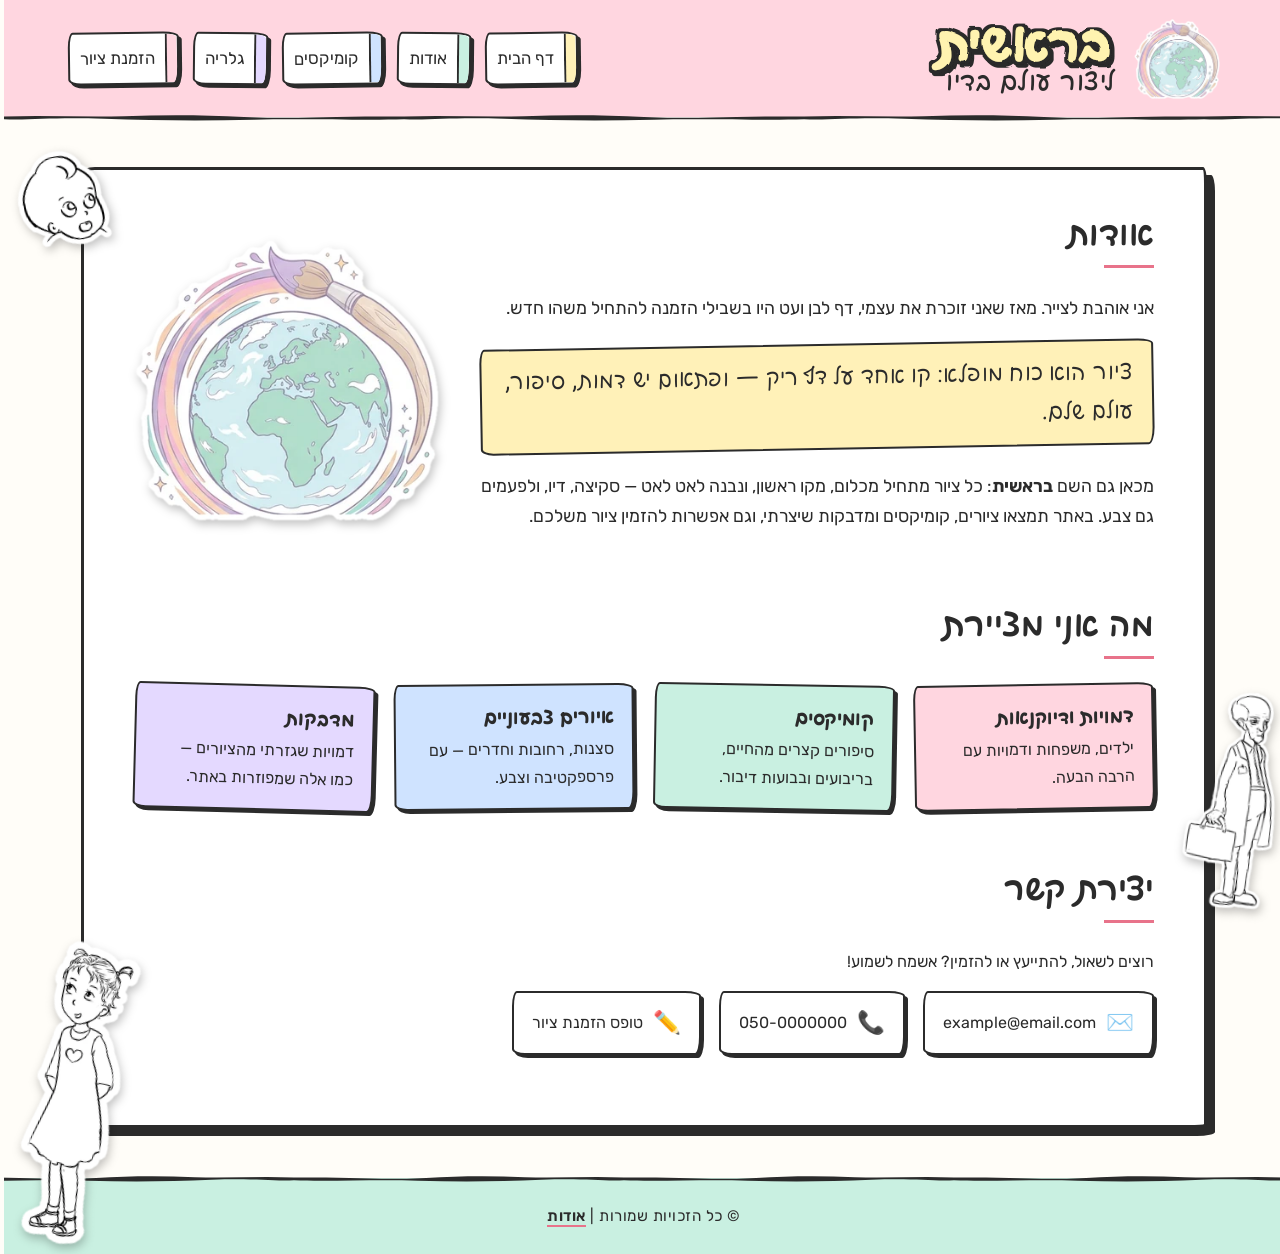
==== pages/about.html @ dad4e5f7 "Before human editing" ====
<!DOCTYPE html>
<html lang="he" dir="rtl">
<head>
    <meta charset="UTF-8">
    <meta name="viewport" content="width=device-width, initial-scale=1.0">
    <title>אודות | בראשית</title>
    <link rel="icon" href="../favicon.ico">
    <link rel="stylesheet" href="../css/style.css">
    <!-- עיצובים ששייכים רק לדף הזה -->
    <style>
        /* ----- פתיחה: טקסט ולוגו זה לצד זה ----- */
        .intro {
            display: flex;
            align-items: center;
            gap: 40px;
        }

        .intro-text {
            flex: 1;
        }

        .intro-text p {
            font-size: 1.1rem;
        }

        /* משפט מודגש בסגנון "ציטוט" בכתב יד */
        .intro blockquote {
            margin: 20px 0;
            padding: 12px 20px;
            font-family: var(--font-hand);
            font-size: 1.4rem;
            background-color: var(--yellow);
            border: var(--thin);
            border-radius: var(--hand-2);
            rotate: -1deg;
        }

        .intro-logo {
            width: 30%;
            min-width: 180px;
        }

        /* ----- רשימת "מה אני מציירת": כל פריט כפתק צבעוני ----- */
        .what-list {
            list-style: none;
            display: grid;
            grid-template-columns: repeat(auto-fit, minmax(200px, 1fr));
            gap: 20px;
            margin-top: 15px;
        }

        .what-list li {
            padding: 16px 18px;
            border: var(--thin);
            border-radius: var(--hand-2);
            box-shadow: 3px 3px 0 var(--ink);
        }

        .what-list li:nth-child(1) { background-color: var(--pink);     rotate: -1deg; }
        .what-list li:nth-child(2) { background-color: var(--mint);     rotate: 1deg; }
        .what-list li:nth-child(3) { background-color: var(--blue);     rotate: -0.5deg; }
        .what-list li:nth-child(4) { background-color: var(--lavender); rotate: 1.5deg; }

        .what-list strong {
            display: block;
            font-family: var(--font-hand);
            font-size: 1.2rem;
        }

        /* ----- פרטי קשר ----- */
        .contact-list {
            list-style: none;
            display: flex;
            flex-wrap: wrap;
            gap: 18px;
            margin: 15px 0 25px;
        }

        .contact-list a {
            display: flex;
            align-items: center;
            gap: 10px;
            padding: 10px 18px;
            color: var(--ink);
            text-decoration: none;
            background-color: white;
            border: var(--thin);
            border-radius: var(--hand-2);
            box-shadow: 3px 3px 0 var(--ink);
            transition: transform 0.2s, box-shadow 0.2s;
        }

        .contact-list a:hover {
            transform: translate(3px, 3px);
            box-shadow: 0 0 0 var(--ink);
        }

        .contact-list .icon {
            font-size: 1.4rem;
        }

        @media (max-width: 700px) {
            .intro {
                flex-direction: column-reverse;   /* בטלפון: הלוגו מעל הטקסט */
                gap: 10px;
            }

            .intro-logo {
                width: 55%;
            }
        }
    </style>
</head>
<body>
    <!-- פילטר SVG לשם האתר: קו מתאר "חי" ורועד כמו דיו, וצל מודפס -->
    <svg class="svg-defs" aria-hidden="true">
        <filter id="ink-outline" x="-10%" y="-20%" width="125%" height="150%">
            <!-- רעש אקראי שגורם לקווים "לרעוד" -->
            <feTurbulence type="fractalNoise" baseFrequency="0.06" numOctaves="2" seed="4" result="noise"/>
            <!-- קו המתאר: צורת האותיות מורחבת ב-3 פיקסלים -->
            <feMorphology in="SourceAlpha" operator="dilate" radius="3" result="thick"/>
            <feDisplacementMap in="thick" in2="noise" scale="4" result="wobbly"/>
            <feFlood flood-color="#2b2b2b" result="ink"/>
            <feComposite in="ink" in2="wobbly" operator="in" result="outline"/>
            <!-- צל מודפס: אותו קו, מוזז הצידה -->
            <feOffset in="outline" dx="3" dy="3" result="shadow"/>
            <!-- המילוי הצבעוני רועד יחד עם הקו -->
            <feDisplacementMap in="SourceGraphic" in2="noise" scale="4" result="fill"/>
            <feMerge>
                <feMergeNode in="shadow"/>
                <feMergeNode in="outline"/>
                <feMergeNode in="fill"/>
            </feMerge>
        </filter>
    </svg>
    <!-- מדבקות מפוזרות על הדף (מיקום וזווית ב-CSS: .deco-1/2/3) -->
    <img src="../assets/images/stickers/baby-face.webp" alt="" class="sticker deco deco-1">
    <img src="../assets/images/stickers/professor.webp" alt="" class="sticker deco deco-2">
    <img src="../assets/images/stickers/family-toddler.webp" alt="" class="sticker deco deco-3">

    <header>
        <a href="../index.html"><img src="../assets/images/logo.webp" alt="לוגו בראשית" class="logo"></a>
        <div class="brand">
            <h1>בראשית</h1>
            <p class="slogan">ליצור עולם בדיו</p>
        </div>
        <nav>
            <ul>
                <li><a href="../index.html">דף הבית</a></li>
                <li><a href="about.html">אודות</a></li>
                <li><a href="comics.html">קומיקסים</a></li>
                <li><a href="gallery.html">גלריה</a></li>
                <li><a href="order.html">הזמנת ציור</a></li>
            </ul>
        </nav>
    </header>

    <div class="container">
        <main>
            <section class="intro">
                <div class="intro-text">
                    <h2>אודות</h2>
                    <p>אני אוהבת לצייר. מאז שאני זוכרת את עצמי, דף לבן ועט היו בשבילי הזמנה להתחיל משהו חדש.</p>
                    <blockquote>ציור הוא כוח מופלא: קו אחד על דף ריק — ופתאום יש דמות, סיפור, עולם שלם.</blockquote>
                    <p>מכאן גם השם <strong>בראשית</strong>: כל ציור מתחיל מכלום, מקו ראשון, ונבנה לאט לאט — סקיצה, דיו, ולפעמים גם צבע. באתר תמצאו ציורים, קומיקסים ומדבקות שיצרתי, וגם אפשרות להזמין ציור משלכם.</p>
                </div>
                <img src="../assets/images/logo.webp" alt="הלוגו של בראשית: גלובוס שמכחול מצייר" class="sticker intro-logo">
            </section>

            <section>
                <h2>מה אני מציירת</h2>
                <ul class="what-list">
                    <li><strong>דמויות ודיוקנאות</strong>ילדים, משפחות ודמויות עם הרבה הבעה.</li>
                    <li><strong>קומיקסים</strong>סיפורים קצרים מהחיים, בריבועים ובבועות דיבור.</li>
                    <li><strong>איורים צבעוניים</strong>סצנות, רחובות וחדרים — עם פרספקטיבה וצבע.</li>
                    <li><strong>מדבקות</strong>דמויות שגזרתי מהציורים — כמו אלה שמפוזרות באתר.</li>
                </ul>
            </section>

            <section>
                <h2>יצירת קשר</h2>
                <p>רוצים לשאול, להתייעץ או להזמין? אשמח לשמוע!</p>
                <!-- להחליף את הפרטים לדוגמה בפרטים האמיתיים -->
                <ul class="contact-list">
                    <li><a href="mailto:example@email.com"><span class="icon">✉️</span> example@email.com</a></li>
                    <li><a href="tel:0500000000"><span class="icon">📞</span> 050-0000000</a></li>
                    <li><a href="order.html"><span class="icon">✏️</span> טופס הזמנת ציור</a></li>
                </ul>
            </section>
        </main>
    </div>

    <footer>
        <p>&copy; כל הזכויות שמורות | <a href="about.html">אודות</a></p>
    </footer>
</body>
</html>
---- css/style.css ----
/* ===== עיצוב משותף לכל דפי האתר ===== */
/* סגנון: סטודיו / גלריה בנגיעת קומיקס — גופן אלגנטי, צבעי פסטל, קווי דיו עבים וצל "מודפס" */

/* גופנים מגוגל-פונטס (שניהם תומכים בעברית):
   Playpen Sans Hebrew — כתב יד: שם האתר, הסלוגן, הכותרות והפתקים
   Rubik — עגול ונקי: הטקסט הרגיל, התפריט והכפתורים */
@import url('https://fonts.googleapis.com/css2?family=Playpen+Sans+Hebrew:wght@500;600;800&family=Rubik:wght@400;500;700&display=swap');

/* ----- משתנים: כל הצבעים במקום אחד. משנים כאן ← משתנה בכל האתר ----- */
:root {
    /* הגופנים — משנים כאן ומשתנה בכל האתר */
    --font-hand: 'Playpen Sans Hebrew', 'Varela Round', Arial, sans-serif;
    --font-text: 'Rubik', Arial, sans-serif;

    --ink: #2b2b2b;          /* "דיו": טקסט, קווים ומסגרות */
    --paper: #fffdf8;        /* רקע בצבע נייר */
    --white: #ffffff;
    --pink: #ffd6e0;
    --yellow: #fff1b8;
    --mint: #c9f0e1;
    --blue: #cfe3ff;
    --lavender: #e4d9ff;
    --accent: #e8738a;       /* צבע הדגשה: ורוד-אלמוג, כהה מספיק לטקסט וקווים */
    --line: 3px solid var(--ink);            /* קו דיו עבה */
    --thin: 2px solid var(--ink);
    --shadow: 5px 5px 0 var(--ink);          /* צל חד בסגנון קומיקס */

    /* פינות לא שוות — המסגרת נראית כאילו צוירה ביד ולא בסרגל */
    --hand: 14px 4px 18px 6px / 6px 16px 4px 20px;
    --hand-2: 5px 16px 6px 13px / 15px 5px 18px 6px;

    /* קו מכחול: עובי משתנה בין 3 ל-5 פיקסלים, נשמר כתמונת SVG בתוך ה-CSS */
    --brush: url("data:image/svg+xml,%3Csvg xmlns='http://www.w3.org/2000/svg' width='400' height='10' viewBox='0 0 400 10' preserveAspectRatio='none'%3E%3Cpath d='M0 4 C40 2 80 5 120 3.5 S200 2 240 4.5 S330 3 400 4 L400 7 C360 8.5 300 6 250 7.5 S150 8.5 100 6.5 S30 8 0 7 Z' fill='%232b2b2b'/%3E%3C/svg%3E");
}

* {
    margin: 0;
    padding: 0;
    box-sizing: border-box;
}

body {
    font-family: var(--font-text);
    font-size: 1rem;
    font-weight: 400;
    color: var(--ink);
    line-height: 1.75;
    background-color: var(--paper);
    position: relative;     /* המדבקות המפוזרות ממוקמות ביחס ל-body */
    overflow-x: hidden;     /* מדבקה שבולטת מהצד לא תיצור גלילה לרוחב */
    /* הכותרת התחתונה תמיד בתחתית המסך, גם בדף קצר */
    min-height: 100vh;
    display: flex;
    flex-direction: column;
}

h1, h2, h3 {
    font-family: var(--font-hand);
    font-weight: 600;
    line-height: 1.2;
}

/* כותרת משנה עם קו קצר בצבע ההדגשה מתחתיה */
h2 {
    font-size: 2.1rem;
    margin-bottom: 25px;
}

h2::after {
    content: "";
    display: block;
    width: 50px;
    height: 3px;
    margin-top: 10px;
    background-color: var(--accent);
}

h3 {
    font-size: 1.4rem;
    margin-bottom: 10px;
}

p {
    margin-bottom: 14px;
    max-width: 65ch;        /* שורות לא ארוכות מדי — נוח לקריאה */
}

a {
    color: var(--accent);
}

/* ----- כותרת ראשית ----- */
header {
    display: flex;
    align-items: center;
    gap: 18px;
    padding: 18px 5%;
    background-color: var(--pink);
    position: sticky;       /* הכותרת נשארת למעלה בזמן גלילה */
    top: 0;
    z-index: 20;
}

/* קו המכחול מתחת לכותרת */
header::after {
    content: "";
    position: absolute;
    left: 0;
    right: 0;
    bottom: -5px;
    height: 9px;
    background-image: var(--brush);
    background-size: 400px 100%;
    background-repeat: repeat-x;
}

/* שם האתר: אותיות בצהוב בהיר עם קו דיו "חי" מסביב */
header h1 {
    font-family: var(--font-hand);
    font-weight: 800;
    font-size: 3.2rem;
    letter-spacing: -1px;   /* אותיות צפופות */
    line-height: 1.1;
    padding: 0 6px;
    color: #fff3b0;         /* המילוי: צהוב בהיר */
    /* קו המתאר, הרעידה והצל מגיעים מפילטר ה-SVG שבראש כל דף */
    filter: url(#ink-outline);
}

/* הסלוגן מתחת לשם האתר */
.slogan {
    margin: -6px 0 0;       /* צמוד לשם האתר */
    font-family: var(--font-hand);
    font-weight: 500;
    font-size: 1.6rem;
    line-height: 1.2;
    letter-spacing: 0.5px;
    color: var(--ink);
}

/* תגית ה-SVG עצמה לא תופסת מקום בדף */
.svg-defs {
    position: absolute;
    width: 0;
    height: 0;
}

.logo {
    height: 80px;
    display: block;
    transition: transform 0.4s;
}

.logo:hover {
    transform: rotate(-6deg);
}

/* ----- nav ו-main אחד ליד השני ----- */
.container {
    display: flex;
    align-items: flex-start;
    padding: 50px 6%;
    flex: 1;                /* תופס את כל הגובה הפנוי ודוחף את ה-footer למטה */
}

/* התפריט בתוך הכותרת, נדחף לצד השמאלי */
nav {
    margin-right: auto;
}

nav ul {
    list-style: none;
    display: flex;
    flex-wrap: wrap;
    gap: 14px;
}

/* כל קישור בתפריט מקבל צבע פסטל משלו — משתנה --c לפי nth-child */
nav li:nth-child(1) { --c: var(--yellow); }
nav li:nth-child(2) { --c: var(--mint); }
nav li:nth-child(3) { --c: var(--blue); }
nav li:nth-child(4) { --c: var(--lavender); }
nav li:nth-child(5) { --c: var(--pink); }

/* הטיה זעירה לסירוגין — כאילו הכפתורים הודבקו ביד */
nav li:nth-child(odd)  a { rotate: -0.8deg; }
nav li:nth-child(even) a { rotate: 0.6deg; }

nav a {
    display: block;
    position: relative;
    padding: 10px 22px 10px 10px;
    font-size: 1.05rem;
    color: var(--ink);
    text-decoration: none;
    background-color: var(--white);
    border: var(--thin);
    border-radius: var(--hand-2);
    box-shadow: 3px 3px 0 var(--ink);
    transition: background-color 0.3s, transform 0.2s, box-shadow 0.2s;
}

/* פס צבע בצד ימין של כל כפתור */
nav a::before {
    content: "";
    position: absolute;
    right: 0;
    top: 0;
    width: 10px;
    height: 100%;
    background-color: var(--c);
    border-left: var(--thin);
    border-radius: 0 12px 4px 0 / 0 5px 14px 0;
}

/* במעבר עכבר: הכפתור נצבע ו"נלחץ" לתוך הצל */
nav a:hover {
    background-color: var(--c);
    transform: translate(3px, 3px);
    box-shadow: 0 0 0 var(--ink);
}

/* ----- התוכן המרכזי ----- */
main {
    width: 100%;
    background-color: var(--white);
    border: var(--line);
    border-radius: var(--hand);
    box-shadow: 8px 8px 0 var(--ink);   /* צל מודפס — נגיעת הקומיקס */
    padding: 45px 50px;
}

main > section + section {
    margin-top: 60px;       /* רווח בין חלקים באותו דף */
}

/* ----- כותרת תחתונה ----- */
footer {
    text-align: center;
    padding: 25px;
    background-color: var(--mint);
    position: relative;
    font-size: 0.95rem;
    letter-spacing: 0.5px;
}

/* קו המכחול מעל הכותרת התחתונה (הפוך, כדי שלא ייראה זהה לעליון) */
footer::before {
    content: "";
    position: absolute;
    left: 0;
    right: 0;
    top: -4px;
    height: 9px;
    background-image: var(--brush);
    background-size: 330px 100%;
    background-repeat: repeat-x;
    transform: scaleX(-1);
}

footer p {
    max-width: none;
    margin: 0;
}

footer a {
    color: var(--ink);
    font-weight: 600;
    text-decoration: none;
    border-bottom: 2px solid var(--accent);
}

footer a:hover {
    color: var(--accent);
}

/* ----- כפתור בסגנון קומיקס (בדף הבית ובטופס ההזמנה) ----- */
.btn {
    display: inline-block;
    padding: 12px 34px;
    font-family: var(--font-hand);
    font-size: 1.2rem;
    font-weight: 500;
    color: var(--ink);
    text-decoration: none;
    background-color: var(--pink);
    border: var(--line);
    border-radius: var(--hand-2);
    box-shadow: var(--shadow);
    cursor: pointer;
    transition: transform 0.2s, box-shadow 0.2s, background-color 0.2s;
}

.btn:hover {
    background-color: var(--yellow);
    transform: translate(3px, 3px);
    box-shadow: 1px 1px 0 var(--ink);
}

/* ----- ציור-מדבקה: הצל נוצר כאן, המדבקה עצמה בקובץ ה-PNG ----- */
.sticker {
    max-width: 100%;
    filter: drop-shadow(2px 4px 5px rgba(0, 0, 0, 0.25));
    transition: transform 0.4s, filter 0.4s;
}

.sticker:hover {
    transform: rotate(-2deg) scale(1.04);
    filter: drop-shadow(5px 9px 10px rgba(0, 0, 0, 0.22));
}

/* ----- מדבקות מפוזרות על האתר ----- */
/* rotate נפרד מ-transform, כך שה-hover של .sticker לא מבטל את ההטיה */
.deco {
    position: absolute;
    width: 7%;
    min-width: 60px;
    z-index: 30;
}

.deco-1 { top: 150px;  left: 1%;  rotate: -10deg; }   /* פינה שמאלית עליונה של הדף */
.deco-2 { top: 55%;    right: 0.5%; rotate: 7deg;  }   /* בצד ימין, באמצע הדף */
.deco-3 { bottom: 10px; left: 2%; rotate: 12deg;  }   /* למטה, "מודבקת" על הכותרת התחתונה */

/* ----- דף הבית: סרטון תהליך הציור ----- */
.process video {
    width: 100%;
    max-width: 720px;
    display: block;
    margin-top: 10px;
    border: var(--line);
    border-radius: var(--hand-2);
    box-shadow: var(--shadow);
    background-color: var(--lavender);
}

/* ----- דף גלריה: רשת של ציורים ----- */
.gallery {
    display: grid;
    grid-template-columns: repeat(auto-fill, minmax(210px, 1fr));
    gap: 45px 35px;
    margin-top: 25px;
}

.gallery figure {
    text-align: center;
}

/* כל ציור במסגרת של "דף מודפס" */
.gallery a {
    display: flex;
    align-items: center;
    justify-content: center;
    height: 250px;
    padding: 10px;
    background-color: var(--white);
    border: var(--thin);
    border-radius: var(--hand-2);
    box-shadow: var(--shadow);
    transition: transform 0.25s, box-shadow 0.25s;
}

/* הטיה קטנה ושונה לכל ציור */
.gallery figure:nth-child(3n+1) a { rotate: -1.5deg; }
.gallery figure:nth-child(3n+2) a { rotate: 1deg; }
.gallery figure:nth-child(3n)   a { rotate: -0.5deg; }

.gallery a:hover {
    transform: translate(-2px, -5px) scale(1.03);
    box-shadow: 8px 10px 0 var(--ink);
}

/* הציור נכנס למסגרת בלי להתעוות */
.gallery img {
    display: block;
    max-width: 100%;
    max-height: 100%;
    object-fit: contain;
}

.gallery figcaption {
    display: inline-block;
    margin-top: 16px;
    padding: 0 12px;
    font-family: var(--font-hand);
    font-size: 1.1rem;
    background: linear-gradient(transparent 55%, var(--yellow) 55%);   /* "מרקר" עדין */
}

/* ----- דף קומיקסים: עמודים זה לצד זה, כמו כפולת חוברת ----- */
.comic {
    margin-top: 50px;
}

.comic h3 {
    display: inline-block;
    padding: 2px 16px;
    background-color: var(--blue);
    border: var(--thin);
    border-radius: var(--hand-2);
    rotate: -1deg;
}

.comic:nth-of-type(even) h3 {
    background-color: var(--pink);
    rotate: 1deg;
}

.comic-pages {
    display: flex;
    flex-wrap: wrap;
    justify-content: center;
    gap: 25px;
    margin-top: 15px;
}

.comic-page {
    flex: 1 1 280px;
    max-width: calc(50% - 13px);   /* לכל היותר שני עמודים בשורה */
}

.comic-pages.wide .comic-page {
    max-width: 100%;               /* קומיקס לרוחב — עמוד אחד ברוחב מלא */
}

.comic-page a {
    display: block;
    border: var(--line);
    border-radius: var(--hand-2);
    overflow: hidden;
    box-shadow: var(--shadow);
    background-color: white;
    transition: transform 0.25s;
}

.comic-page a:hover {
    transform: translateY(-4px);
}

.comic-page img {
    display: block;
    width: 100%;
}

/* ----- תצוגה בתוך האתר (lightbox) — CSS בלבד, בעזרת :target ----- */
/* כל חלון מוסתר; כשלוחצים על קישור #v-3 הכתובת משתנה, והחלון עם id="v-3" הופך ל-:target ומוצג */
.lightbox {
    position: fixed;
    inset: 0;
    z-index: 100;
    display: none;
    align-items: center;
    justify-content: center;
    padding: 30px 70px;
}

.lightbox:target {
    display: flex;
    animation: lb-in 0.3s ease-out;
}

@keyframes lb-in {
    from { opacity: 0; transform: scale(0.96); }
    to   { opacity: 1; transform: scale(1); }
}

/* הרקע הכהה — גם הוא קישור, כך שלחיצה מחוץ לתמונה סוגרת */
.lb-bg {
    position: absolute;
    inset: 0;
    background-color: rgba(43, 43, 43, 0.85);
    cursor: zoom-out;
}

.lightbox figure {
    position: relative;      /* מעל הרקע */
    padding: 12px 12px 6px;
    background-color: white;
    border: var(--line);
    border-radius: var(--hand-2);
    box-shadow: 8px 8px 0 #000;
    text-align: center;
}

.lightbox img {
    display: block;
    max-width: 82vw;
    max-height: 78vh;
    margin: 0 auto;
}

.lightbox figcaption {
    margin-top: 6px;
    font-family: var(--font-hand);
    font-size: 1.2rem;
}

/* כפתורי סגירה וחצים — עיגולים בסגנון האתר */
.lb-x,
.lb-prev,
.lb-next {
    position: absolute;
    z-index: 2;
    width: 50px;
    height: 50px;
    display: flex;
    align-items: center;
    justify-content: center;
    font-size: 1.6rem;
    font-weight: bold;
    color: var(--ink);
    text-decoration: none;
    background-color: var(--yellow);
    border: var(--thin);
    border-radius: 50%;
    box-shadow: 3px 3px 0 #000;
    transition: transform 0.2s;
}

.lb-x:hover,
.lb-prev:hover,
.lb-next:hover {
    transform: scale(1.12);
}

.lb-x    { top: 18px; left: 18px; background-color: var(--pink); }
.lb-prev { right: 12px; top: 50%; margin-top: -25px; }
.lb-next { left: 12px;  top: 50%; margin-top: -25px; }

/* החצים מצוירים ב-CSS (ולא כתו טקסט), כדי שהדפדפן לא "יהפוך" אותם בדף מימין לשמאל:
   ריבוע קטן עם שני קווים (למעלה ומשמאל), מסובב כך שהפינה מצביעה החוצה */
.lb-prev::before,
.lb-next::before {
    content: "";
    width: 13px;
    height: 13px;
    border-top: 3px solid var(--ink);
    border-left: 3px solid var(--ink);
}

.lb-prev::before { rotate: 135deg; margin-right: 6px; }   /* מצביע ימינה */
.lb-next::before { rotate: -45deg; margin-left: 6px; }    /* מצביע שמאלה */

/* עמודי קומיקס: גבוהים — אפשר לגלול בתוך החלון כדי לקרוא */
.comic-lb {
    align-items: flex-start;
    overflow-y: auto;
}

.comic-lb img {
    max-width: min(900px, 80vw);
    max-height: none;
}

.comic-lb .lb-bg,
.comic-lb .lb-x,
.comic-lb .lb-prev,
.comic-lb .lb-next {
    position: fixed;         /* נשארים במקום בזמן גלילה */
}

.comic-lb .lb-prev,
.comic-lb .lb-next {
    top: 50%;
}

.gallery a,
.comic-page a {
    cursor: zoom-in;
}

/* ----- רספונסיביות ----- */
/* מסך בינוני (טאבלט) */
@media (max-width: 1000px) {
    header h1 {
        font-size: 2.7rem;
    }

    main {
        padding: 35px 30px;
    }
}

/* מסך צר (טלפון): התפריט עולה מעל התוכן */
@media (max-width: 700px) {
    header {
        position: relative; /* בטלפון הכותרת לא נדבקת, כדי לא לתפוס חצי מסך */
        flex-wrap: wrap;    /* התפריט יורד לשורה משלו מתחת לשם האתר */
        gap: 12px;
    }

    .logo {
        height: 60px;
    }

    header h1 {
        font-size: 2.2rem;
    }

    .slogan {
        font-size: 1.2rem;
        margin-top: 0;
    }

    .container {
        flex-direction: column;
        padding: 20px 4%;
        gap: 25px;
    }

    nav,
    main {
        width: 100%;
    }

    nav {
        margin: 0 0 6px;
    }

    nav ul {
        justify-content: center;
        gap: 10px;
    }

    nav a {
        font-size: 1rem;
        padding: 6px 20px 6px 10px;
    }

    main {
        padding: 25px 20px;
        box-shadow: var(--shadow);
    }

    h2 {
        font-size: 1.7rem;
    }

    .deco {
        width: 15%;
        opacity: 0.6;     /* במסך קטן המדבקות לא יסתירו את התוכן */
    }

    .deco-1 {
        display: none;    /* בטלפון אין מקום ליד הכותרת */
    }

    .comic-page {
        max-width: 100%;    /* בטלפון: עמוד אחד בכל שורה */
    }

    .gallery {
        grid-template-columns: repeat(auto-fill, minmax(140px, 1fr));
        gap: 30px 20px;
    }

    .gallery a {
        height: 170px;
    }

    .lightbox {
        padding: 70px 8px 20px;
    }

    .lightbox img,
    .comic-lb img {
        max-width: 92vw;
    }

    .lb-prev,
    .lb-next {
        top: auto;
        bottom: 14px;
        margin-top: 0;
    }
}
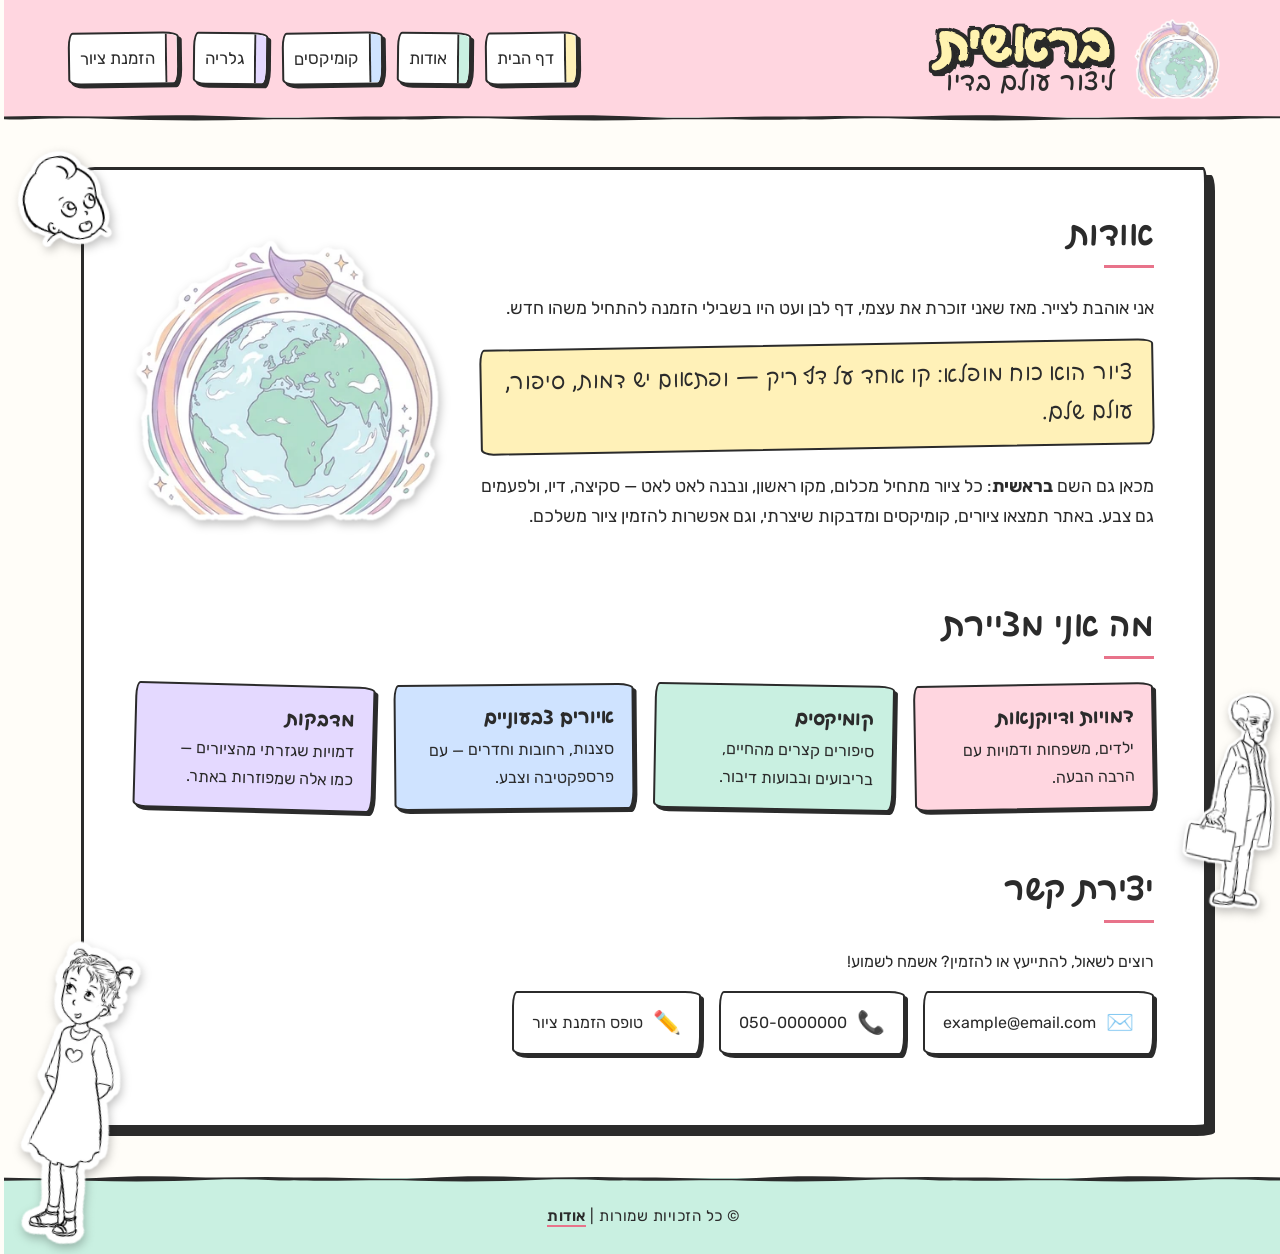
==== commit 4bcc0859: "Split CSS per page, flex only" ====
--- a/pages/about.html
+++ b/pages/about.html
@@ -7,109 +7,7 @@
     <link rel="icon" href="../favicon.ico">
     <link rel="stylesheet" href="../css/style.css">
     <!-- עיצובים ששייכים רק לדף הזה -->
-    <style>
-        /* ----- פתיחה: טקסט ולוגו זה לצד זה ----- */
-        .intro {
-            display: flex;
-            align-items: center;
-            gap: 40px;
-        }
-
-        .intro-text {
-            flex: 1;
-        }
-
-        .intro-text p {
-            font-size: 1.1rem;
-        }
-
-        /* משפט מודגש בסגנון "ציטוט" בכתב יד */
-        .intro blockquote {
-            margin: 20px 0;
-            padding: 12px 20px;
-            font-family: var(--font-hand);
-            font-size: 1.4rem;
-            background-color: var(--yellow);
-            border: var(--thin);
-            border-radius: var(--hand-2);
-            rotate: -1deg;
-        }
-
-        .intro-logo {
-            width: 30%;
-            min-width: 180px;
-        }
-
-        /* ----- רשימת "מה אני מציירת": כל פריט כפתק צבעוני ----- */
-        .what-list {
-            list-style: none;
-            display: grid;
-            grid-template-columns: repeat(auto-fit, minmax(200px, 1fr));
-            gap: 20px;
-            margin-top: 15px;
-        }
-
-        .what-list li {
-            padding: 16px 18px;
-            border: var(--thin);
-            border-radius: var(--hand-2);
-            box-shadow: 3px 3px 0 var(--ink);
-        }
-
-        .what-list li:nth-child(1) { background-color: var(--pink);     rotate: -1deg; }
-        .what-list li:nth-child(2) { background-color: var(--mint);     rotate: 1deg; }
-        .what-list li:nth-child(3) { background-color: var(--blue);     rotate: -0.5deg; }
-        .what-list li:nth-child(4) { background-color: var(--lavender); rotate: 1.5deg; }
-
-        .what-list strong {
-            display: block;
-            font-family: var(--font-hand);
-            font-size: 1.2rem;
-        }
-
-        /* ----- פרטי קשר ----- */
-        .contact-list {
-            list-style: none;
-            display: flex;
-            flex-wrap: wrap;
-            gap: 18px;
-            margin: 15px 0 25px;
-        }
-
-        .contact-list a {
-            display: flex;
-            align-items: center;
-            gap: 10px;
-            padding: 10px 18px;
-            color: var(--ink);
-            text-decoration: none;
-            background-color: white;
-            border: var(--thin);
-            border-radius: var(--hand-2);
-            box-shadow: 3px 3px 0 var(--ink);
-            transition: transform 0.2s, box-shadow 0.2s;
-        }
-
-        .contact-list a:hover {
-            transform: translate(3px, 3px);
-            box-shadow: 0 0 0 var(--ink);
-        }
-
-        .contact-list .icon {
-            font-size: 1.4rem;
-        }
-
-        @media (max-width: 700px) {
-            .intro {
-                flex-direction: column-reverse;   /* בטלפון: הלוגו מעל הטקסט */
-                gap: 10px;
-            }
-
-            .intro-logo {
-                width: 55%;
-            }
-        }
-    </style>
+    <link rel="stylesheet" href="../css/about.css">
 </head>
 <body>
     <!-- פילטר SVG לשם האתר: קו מתאר "חי" ורועד כמו דיו, וצל מודפס -->
--- a/css/style.css
+++ b/css/style.css
@@ -21,9 +21,9 @@
     --blue: #cfe3ff;
     --lavender: #e4d9ff;
     --accent: #e8738a;       /* צבע הדגשה: ורוד-אלמוג, כהה מספיק לטקסט וקווים */
-    --line: 3px solid var(--ink);            /* קו דיו עבה */
-    --thin: 2px solid var(--ink);
-    --shadow: 5px 5px 0 var(--ink);          /* צל חד בסגנון קומיקס */
+    --line: 3px solid var(--ink);            /* קו דיו עבה          */
+    --thin: 2px solid var(--ink);           /* */
+    --shadow: 5px 5px 0 var(--ink);        /* צל חד בסגנון קומיקס */
 
     /* פינות לא שוות — המסגרת נראית כאילו צוירה ביד ולא בסרגל */
     --hand: 14px 4px 18px 6px / 6px 16px 4px 20px;
@@ -322,126 +322,6 @@
 .deco-2 { top: 55%;    right: 0.5%; rotate: 7deg;  }   /* בצד ימין, באמצע הדף */
 .deco-3 { bottom: 10px; left: 2%; rotate: 12deg;  }   /* למטה, "מודבקת" על הכותרת התחתונה */
 
-/* ----- דף הבית: סרטון תהליך הציור ----- */
-.process video {
-    width: 100%;
-    max-width: 720px;
-    display: block;
-    margin-top: 10px;
-    border: var(--line);
-    border-radius: var(--hand-2);
-    box-shadow: var(--shadow);
-    background-color: var(--lavender);
-}
-
-/* ----- דף גלריה: רשת של ציורים ----- */
-.gallery {
-    display: grid;
-    grid-template-columns: repeat(auto-fill, minmax(210px, 1fr));
-    gap: 45px 35px;
-    margin-top: 25px;
-}
-
-.gallery figure {
-    text-align: center;
-}
-
-/* כל ציור במסגרת של "דף מודפס" */
-.gallery a {
-    display: flex;
-    align-items: center;
-    justify-content: center;
-    height: 250px;
-    padding: 10px;
-    background-color: var(--white);
-    border: var(--thin);
-    border-radius: var(--hand-2);
-    box-shadow: var(--shadow);
-    transition: transform 0.25s, box-shadow 0.25s;
-}
-
-/* הטיה קטנה ושונה לכל ציור */
-.gallery figure:nth-child(3n+1) a { rotate: -1.5deg; }
-.gallery figure:nth-child(3n+2) a { rotate: 1deg; }
-.gallery figure:nth-child(3n)   a { rotate: -0.5deg; }
-
-.gallery a:hover {
-    transform: translate(-2px, -5px) scale(1.03);
-    box-shadow: 8px 10px 0 var(--ink);
-}
-
-/* הציור נכנס למסגרת בלי להתעוות */
-.gallery img {
-    display: block;
-    max-width: 100%;
-    max-height: 100%;
-    object-fit: contain;
-}
-
-.gallery figcaption {
-    display: inline-block;
-    margin-top: 16px;
-    padding: 0 12px;
-    font-family: var(--font-hand);
-    font-size: 1.1rem;
-    background: linear-gradient(transparent 55%, var(--yellow) 55%);   /* "מרקר" עדין */
-}
-
-/* ----- דף קומיקסים: עמודים זה לצד זה, כמו כפולת חוברת ----- */
-.comic {
-    margin-top: 50px;
-}
-
-.comic h3 {
-    display: inline-block;
-    padding: 2px 16px;
-    background-color: var(--blue);
-    border: var(--thin);
-    border-radius: var(--hand-2);
-    rotate: -1deg;
-}
-
-.comic:nth-of-type(even) h3 {
-    background-color: var(--pink);
-    rotate: 1deg;
-}
-
-.comic-pages {
-    display: flex;
-    flex-wrap: wrap;
-    justify-content: center;
-    gap: 25px;
-    margin-top: 15px;
-}
-
-.comic-page {
-    flex: 1 1 280px;
-    max-width: calc(50% - 13px);   /* לכל היותר שני עמודים בשורה */
-}
-
-.comic-pages.wide .comic-page {
-    max-width: 100%;               /* קומיקס לרוחב — עמוד אחד ברוחב מלא */
-}
-
-.comic-page a {
-    display: block;
-    border: var(--line);
-    border-radius: var(--hand-2);
-    overflow: hidden;
-    box-shadow: var(--shadow);
-    background-color: white;
-    transition: transform 0.25s;
-}
-
-.comic-page a:hover {
-    transform: translateY(-4px);
-}
-
-.comic-page img {
-    display: block;
-    width: 100%;
-}
-
 /* ----- תצוגה בתוך האתר (lightbox) — CSS בלבד, בעזרת :target ----- */
 /* כל חלון מוסתר; כשלוחצים על קישור #v-3 הכתובת משתנה, והחלון עם id="v-3" הופך ל-:target ומוצג */
 .lightbox {
@@ -541,34 +421,6 @@
 .lb-prev::before { rotate: 135deg; margin-right: 6px; }   /* מצביע ימינה */
 .lb-next::before { rotate: -45deg; margin-left: 6px; }    /* מצביע שמאלה */
 
-/* עמודי קומיקס: גבוהים — אפשר לגלול בתוך החלון כדי לקרוא */
-.comic-lb {
-    align-items: flex-start;
-    overflow-y: auto;
-}
-
-.comic-lb img {
-    max-width: min(900px, 80vw);
-    max-height: none;
-}
-
-.comic-lb .lb-bg,
-.comic-lb .lb-x,
-.comic-lb .lb-prev,
-.comic-lb .lb-next {
-    position: fixed;         /* נשארים במקום בזמן גלילה */
-}
-
-.comic-lb .lb-prev,
-.comic-lb .lb-next {
-    top: 50%;
-}
-
-.gallery a,
-.comic-page a {
-    cursor: zoom-in;
-}
-
 /* ----- רספונסיביות ----- */
 /* מסך בינוני (טאבלט) */
 @media (max-width: 1000px) {
@@ -645,25 +497,11 @@
         display: none;    /* בטלפון אין מקום ליד הכותרת */
     }
 
-    .comic-page {
-        max-width: 100%;    /* בטלפון: עמוד אחד בכל שורה */
-    }
-
-    .gallery {
-        grid-template-columns: repeat(auto-fill, minmax(140px, 1fr));
-        gap: 30px 20px;
-    }
-
-    .gallery a {
-        height: 170px;
-    }
-
     .lightbox {
         padding: 70px 8px 20px;
     }
 
-    .lightbox img,
-    .comic-lb img {
+    .lightbox img {
         max-width: 92vw;
     }
 
--- a/css/about.css
+++ b/css/about.css
@@ -0,0 +1,105 @@
+/* ===== עיצוב לדף אודות בלבד ===== */
+/* העיצוב המשותף לכל הדפים נמצא ב-style.css */
+
+/* ----- פתיחה: טקסט ולוגו זה לצד זה ----- */
+.intro {
+    display: flex;
+    align-items: center;
+    gap: 40px;
+}
+
+.intro-text {
+    flex: 1;
+}
+
+.intro-text p {
+    font-size: 1.1rem;
+}
+
+/* משפט מודגש בסגנון "ציטוט" בכתב יד */
+.intro blockquote {
+    margin: 20px 0;
+    padding: 12px 20px;
+    font-family: var(--font-hand);
+    font-size: 1.4rem;
+    background-color: var(--yellow);
+    border: var(--thin);
+    border-radius: var(--hand-2);
+    rotate: -1deg;
+}
+
+.intro-logo {
+    width: 30%;
+    min-width: 180px;
+}
+
+/* ----- רשימת "מה אני מציירת": כל פריט כפתק צבעוני ----- */
+.what-list {
+    list-style: none;
+    display: flex;
+    flex-wrap: wrap;
+    gap: 20px;
+    margin-top: 15px;
+}
+
+.what-list li {
+    flex: 1 1 200px;        /* רוחב בסיס 200px, וכל הפתקים גדלים שווה בשווה כדי למלא את השורה */
+    padding: 16px 18px;
+    border: var(--thin);
+    border-radius: var(--hand-2);
+    box-shadow: 3px 3px 0 var(--ink);
+}
+
+.what-list li:nth-child(1) { background-color: var(--pink);     rotate: -1deg; }
+.what-list li:nth-child(2) { background-color: var(--mint);     rotate: 1deg; }
+.what-list li:nth-child(3) { background-color: var(--blue);     rotate: -0.5deg; }
+.what-list li:nth-child(4) { background-color: var(--lavender); rotate: 1.5deg; }
+
+.what-list strong {
+    display: block;
+    font-family: var(--font-hand);
+    font-size: 1.2rem;
+}
+
+/* ----- פרטי קשר ----- */
+.contact-list {
+    list-style: none;
+    display: flex;
+    flex-wrap: wrap;
+    gap: 18px;
+    margin: 15px 0 25px;
+}
+
+.contact-list a {
+    display: flex;
+    align-items: center;
+    gap: 10px;
+    padding: 10px 18px;
+    color: var(--ink);
+    text-decoration: none;
+    background-color: white;
+    border: var(--thin);
+    border-radius: var(--hand-2);
+    box-shadow: 3px 3px 0 var(--ink);
+    transition: transform 0.2s, box-shadow 0.2s;
+}
+
+.contact-list a:hover {
+    transform: translate(3px, 3px);
+    box-shadow: 0 0 0 var(--ink);
+}
+
+.contact-list .icon {
+    font-size: 1.4rem;
+}
+
+@media (max-width: 700px) {
+    .intro {
+        flex-direction: column-reverse;   /* בטלפון: הלוגו מעל הטקסט */
+        gap: 10px;
+    }
+
+    .intro-logo {
+        width: 55%;
+    }
+}
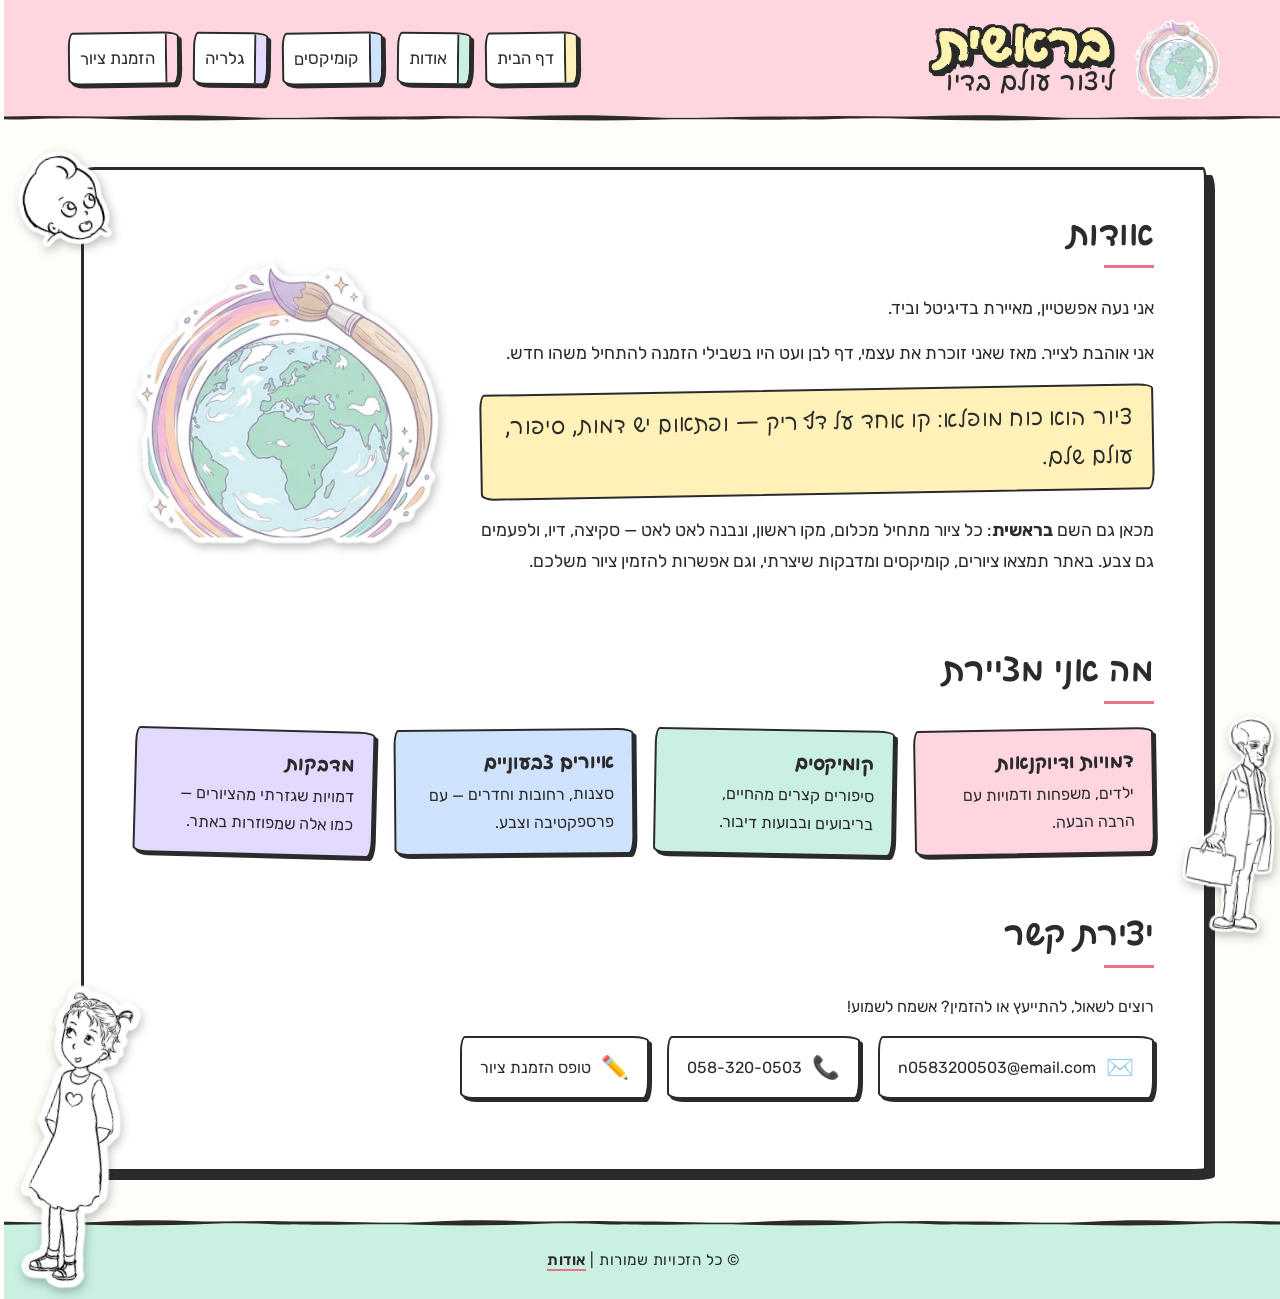
==== commit 01d3e65c: "Add explanatory comments to HTML and CSS files" ====
--- a/pages/about.html
+++ b/pages/about.html
@@ -1,22 +1,37 @@
 <!DOCTYPE html>
+<!-- DOCTYPE: מסמך HTML5. lang="he": שפת הדף עברית. dir="rtl": כיוון מימין לשמאל -->
 <html lang="he" dir="rtl">
+
+<!-- ===== head: מידע על הדף שלא מוצג בתוכו ===== -->
 <head>
+    <!-- קידוד UTF-8: מאפשר להציג עברית בלי ג'יבריש -->
     <meta charset="UTF-8">
+
+    <!-- viewport: בטלפון הדף מוצג ברוחב המסך האמיתי. בלי זה ה-media queries לא יעבדו בטלפון -->
     <meta name="viewport" content="width=device-width, initial-scale=1.0">
     <title>אודות | בראשית</title>
+
+    <!-- favicon: האייקון בלשונית. הדף נמצא בתיקיית pages, ולכן עולים תיקייה אחת למעלה עם ../ -->
     <link rel="icon" href="../favicon.ico">
+
+    <!-- העיצוב המשותף לכל הדפים -->
     <link rel="stylesheet" href="../css/style.css">
-    <!-- עיצובים ששייכים רק לדף הזה -->
+
+    <!-- עיצובים ששייכים רק לדף הזה. נטען אחרי style.css, ולכן יכול לדרוס כללים משותפים -->
     <link rel="stylesheet" href="../css/about.css">
 </head>
 <body>
-    <!-- פילטר SVG לשם האתר: קו מתאר "חי" ורועד כמו דיו, וצל מודפס -->
+    <!-- פילטר SVG לשם האתר: קו מתאר "חי" ורועד כמו דיו, וצל מודפס.
+         ה-SVG עצמו לא נראה (class="svg-defs" מקטין אותו לגודל 0 ב-CSS).
+         הוא רק מגדיר פילטר בשם ink-outline, וה-CSS מפעיל אותו על שם האתר
+         בעזרת filter: url(#ink-outline). ההסבר המלא נמצא ב-index.html -->
     <svg class="svg-defs" aria-hidden="true">
         <filter id="ink-outline" x="-10%" y="-20%" width="125%" height="150%">
             <!-- רעש אקראי שגורם לקווים "לרעוד" -->
             <feTurbulence type="fractalNoise" baseFrequency="0.06" numOctaves="2" seed="4" result="noise"/>
             <!-- קו המתאר: צורת האותיות מורחבת ב-3 פיקסלים -->
             <feMorphology in="SourceAlpha" operator="dilate" radius="3" result="thick"/>
+            <!-- מזיזים את הקו לפי הרעש וצובעים אותו בצבע הדיו -->
             <feDisplacementMap in="thick" in2="noise" scale="4" result="wobbly"/>
             <feFlood flood-color="#2b2b2b" result="ink"/>
             <feComposite in="ink" in2="wobbly" operator="in" result="outline"/>
@@ -24,6 +39,7 @@
             <feOffset in="outline" dx="3" dy="3" result="shadow"/>
             <!-- המילוי הצבעוני רועד יחד עם הקו -->
             <feDisplacementMap in="SourceGraphic" in2="noise" scale="4" result="fill"/>
+            <!-- השכבות זו על זו: צל, קו, מילוי -->
             <feMerge>
                 <feMergeNode in="shadow"/>
                 <feMergeNode in="outline"/>
@@ -31,17 +47,30 @@
             </feMerge>
         </filter>
     </svg>
-    <!-- מדבקות מפוזרות על הדף (מיקום וזווית ב-CSS: .deco-1/2/3) -->
+    <!-- מדבקות קישוט שמפוזרות על הדף. הן ממוקמות ב-CSS עם position: absolute,
+         ולכן לא תופסות מקום בזרימה הרגילה של הדף.
+         class="sticker deco deco-1": אפשר לתת לאלמנט כמה מחלקות, מופרדות ברווח:
+         sticker - הצל של המדבקה, deco - מדבקה מפוזרת, deco-1/2/3 - המיקום והזווית של כל אחת.
+         alt="": תמונות קישוט בלבד, ולכן קורא מסך ידלג עליהן -->
     <img src="../assets/images/stickers/baby-face.webp" alt="" class="sticker deco deco-1">
     <img src="../assets/images/stickers/professor.webp" alt="" class="sticker deco deco-2">
     <img src="../assets/images/stickers/family-toddler.webp" alt="" class="sticker deco deco-3">
 
+    <!-- ===== header: הכותרת הראשית, זהה בכל הדפים =====
+         ב-CSS היא flex בשורה: לוגו, שם האתר ותפריט זה לצד זה -->
     <header>
+        <!-- הלוגו הוא קישור לדף הבית, כמו שההנחיות דורשות -->
         <a href="../index.html"><img src="../assets/images/logo.webp" alt="לוגו בראשית" class="logo"></a>
+
+        <!-- שם האתר והסלוגן, מקובצים יחד ב-div -->
         <div class="brand">
             <h1>בראשית</h1>
             <p class="slogan">ליצור עולם בדיו</p>
         </div>
+
+        <!-- nav: תפריט הניווט. רשימה (ul) של קישורים (li > a).
+             הדפים האחרים נמצאים באותה תיקייה (pages), ולכן מספיק לכתוב את שם הקובץ.
+             לדף הבית צריך לעלות תיקייה: ../index.html -->
         <nav>
             <ul>
                 <li><a href="../index.html">דף הבית</a></li>
@@ -53,18 +82,31 @@
         </nav>
     </header>
 
+    <!-- div.container עוטף את התוכן. ב-CSS הוא flex: 1, ולכן תופס את כל הגובה הפנוי
+         ודוחף את הכותרת התחתונה לתחתית המסך גם כשהדף קצר -->
     <div class="container">
+        <!-- ===== main: התוכן המרכזי של הדף, מחולק ל-section ===== -->
         <main>
+            <!-- פתיחה: טקסט מצד אחד ולוגו מהצד השני.
+                 ב-CSS (about.css) הוא flex בשורה, ובטלפון עמודה הפוכה (column-reverse),
+                 כך שהלוגו עולה מעל הטקסט -->
             <section class="intro">
+                <!-- div שמקבץ את כל הטקסט, כדי שיהיה פריט flex אחד מול הלוגו -->
                 <div class="intro-text">
                     <h2>אודות</h2>
+                    <p>אני נעה אפשטיין, מאיירת בדיגיטל וביד. </p>
                     <p>אני אוהבת לצייר. מאז שאני זוכרת את עצמי, דף לבן ועט היו בשבילי הזמנה להתחיל משהו חדש.</p>
+                    <!-- blockquote: תגית לציטוט. כאן היא מדגישה את המשפט המרכזי -->
                     <blockquote>ציור הוא כוח מופלא: קו אחד על דף ריק — ופתאום יש דמות, סיפור, עולם שלם.</blockquote>
+                    <!-- strong: הדגשה עם משמעות (מילה חשובה). הדפדפן מציג אותה מודגשת -->
                     <p>מכאן גם השם <strong>בראשית</strong>: כל ציור מתחיל מכלום, מקו ראשון, ונבנה לאט לאט — סקיצה, דיו, ולפעמים גם צבע. באתר תמצאו ציורים, קומיקסים ומדבקות שיצרתי, וגם אפשרות להזמין ציור משלכם.</p>
                 </div>
                 <img src="../assets/images/logo.webp" alt="הלוגו של בראשית: גלובוס שמכחול מצייר" class="sticker intro-logo">
             </section>
 
+            <!-- רשימה לא ממוספרת (ul). כל li מעוצב ב-CSS כפתק צבעוני,
+                 והרשימה כולה היא flex עם גלישה, כך שהפתקים מסתדרים בשורות.
+                 בתוך כל פריט: strong לכותרת הפתק, ואחריה טקסט רגיל -->
             <section>
                 <h2>מה אני מציירת</h2>
                 <ul class="what-list">
@@ -78,16 +120,22 @@
             <section>
                 <h2>יצירת קשר</h2>
                 <p>רוצים לשאול, להתייעץ או להזמין? אשמח לשמוע!</p>
-                <!-- להחליף את הפרטים לדוגמה בפרטים האמיתיים -->
+                <!-- קישורים מיוחדים (נושא הלמידה העצמית):
+                     mailto: - פותח את תוכנת המייל עם הודעה חדשה לכתובת הזו
+                     tel:    - בטלפון פותח את החייגן עם המספר (בלי מקפים ב-href)
+                     הקישור השלישי הוא קישור רגיל לדף אחר באתר.
+                     span.icon: עוטף את הסמל, כדי שיהיה אפשר לעצב אותו בנפרד מהטקסט -->
                 <ul class="contact-list">
-                    <li><a href="mailto:example@email.com"><span class="icon">✉️</span> example@email.com</a></li>
-                    <li><a href="tel:0500000000"><span class="icon">📞</span> 050-0000000</a></li>
+                    <li><a href="mailto:n0583200503@email.com"><span class="icon">✉️</span> n0583200503@email.com</a></li>
+                    <li><a href="tel:0583200503"><span class="icon">📞</span> 058-320-0503</a></li>
                     <li><a href="order.html"><span class="icon">✏️</span> טופס הזמנת ציור</a></li>
                 </ul>
             </section>
         </main>
     </div>
 
+    <!-- ===== footer: הכותרת התחתונה, זהה בכל הדפים =====
+         &copy; מציג את הסימן ©. זכויות שמורות + קישור לדף האודות, כמו בהנחיות -->
     <footer>
         <p>&copy; כל הזכויות שמורות | <a href="about.html">אודות</a></p>
     </footer>
--- a/css/style.css
+++ b/css/style.css
@@ -1,17 +1,29 @@
 /* ===== עיצוב משותף לכל דפי האתר ===== */
-/* סגנון: סטודיו / גלריה בנגיעת קומיקס — גופן אלגנטי, צבעי פסטל, קווי דיו עבים וצל "מודפס" */
+/* כל ששת הדפים מקושרים לקובץ הזה עם <link rel="stylesheet">.
+   כאן נמצא כל מה שחוזר בכמה דפים: צבעים, גופנים, הכותרת העליונה, התפריט, התוכן המרכזי,
+   הכותרת התחתונה, הכפתורים, כרטיסי המוצרים וחלון התצוגה.
+   עיצוב ששייך רק לדף אחד נמצא בקובץ של אותו דף (index.css, about.css וכו').
+   סגנון: סטודיו / גלריה בנגיעת קומיקס — גופן אלגנטי, צבעי פסטל, קווי דיו עבים וצל "מודפס" */
 
 /* גופנים מגוגל-פונטס (שניהם תומכים בעברית):
    Playpen Sans Hebrew — כתב יד: שם האתר, הסלוגן, הכותרות והפתקים
-   Rubik — עגול ונקי: הטקסט הרגיל, התפריט והכפתורים */
+   Rubik — עגול ונקי: הטקסט הרגיל, התפריט והכפתורים
+   @import טוען קובץ CSS נוסף מגוגל, שמגדיר את הגופנים. הוא חייב להיות בראש הקובץ.
+   wght@500;600;800: אילו עוביים של הגופן להוריד.
+   display=swap: עד שהגופן נטען מוצג גופן גיבוי, כדי שהטקסט לא יהיה שקוף.
+   הגופנים נטענים רק כשיש אינטרנט; בלי אינטרנט מוצג גופן הגיבוי (Arial) */
 @import url('https://fonts.googleapis.com/css2?family=Playpen+Sans+Hebrew:wght@500;600;800&family=Rubik:wght@400;500;700&display=swap');
 
 /* ----- משתנים: כל הצבעים במקום אחד. משנים כאן ← משתנה בכל האתר ----- */
+/* :root הוא האלמנט הראשי של הדף (html). משתנה שמוגדר כאן מוכר בכל הדפים ובכל האלמנטים.
+   שם של משתנה מתחיל תמיד בשני מקפים, ומשתמשים בו עם var(), למשל color: var(--ink) */
 :root {
-    /* הגופנים — משנים כאן ומשתנה בכל האתר */
+    /* הגופנים — משנים כאן ומשתנה בכל האתר.
+       אחרי הגופן הראשי באים גופני גיבוי, למקרה שהראשי לא נטען */
     --font-hand: 'Playpen Sans Hebrew', 'Varela Round', Arial, sans-serif;
     --font-text: 'Rubik', Arial, sans-serif;
 
+    /* צבעים בקוד הקסדצימלי: # ואחריו 6 תווים - שניים לאדום, שניים לירוק, שניים לכחול */
     --ink: #2b2b2b;          /* "דיו": טקסט, קווים ומסגרות */
     --paper: #fffdf8;        /* רקע בצבע נייר */
     --white: #ffffff;
@@ -21,39 +33,53 @@
     --blue: #cfe3ff;
     --lavender: #e4d9ff;
     --accent: #e8738a;       /* צבע הדגשה: ורוד-אלמוג, כהה מספיק לטקסט וקווים */
-    --line: 3px solid var(--ink);            /* קו דיו עבה          */
-    --thin: 2px solid var(--ink);           /* */
-    --shadow: 5px 5px 0 var(--ink);        /* צל חד בסגנון קומיקס */
-
-    /* פינות לא שוות — המסגרת נראית כאילו צוירה ביד ולא בסרגל */
+
+    /* משתנה יכול להשתמש במשתנה אחר: אם משנים את --ink, גם הקווים והצללים משתנים */
+    --line: 3px solid var(--ink);            /* קו דיו עבה (עובי, סוג קו, צבע)  */
+    --thin: 2px solid var(--ink);            /* קו דיו דק                       */
+    --shadow: 5px 5px 0 var(--ink);          /* צל חד בסגנון קומיקס: 5 ימינה, 5 למטה, בלי טשטוש */
+
+    /* פינות לא שוות — המסגרת נראית כאילו צוירה ביד ולא בסרגל.
+       ב-border-radius אפשר לתת 4 ערכים (פינה-פינה), ואחרי הלוכסן עוד 4 לגובה של כל פינה,
+       כך שכל פינה מקבלת עיגול "סגלגל" אחר */
     --hand: 14px 4px 18px 6px / 6px 16px 4px 20px;
     --hand-2: 5px 16px 6px 13px / 15px 5px 18px 6px;
 
-    /* קו מכחול: עובי משתנה בין 3 ל-5 פיקסלים, נשמר כתמונת SVG בתוך ה-CSS */
+    /* קו מכחול: עובי משתנה בין 3 ל-5 פיקסלים, נשמר כתמונת SVG בתוך ה-CSS.
+       data:image/svg+xml - במקום קישור לקובץ תמונה, התמונה עצמה כתובה כאן כטקסט */
     --brush: url("data:image/svg+xml,%3Csvg xmlns='http://www.w3.org/2000/svg' width='400' height='10' viewBox='0 0 400 10' preserveAspectRatio='none'%3E%3Cpath d='M0 4 C40 2 80 5 120 3.5 S200 2 240 4.5 S330 3 400 4 L400 7 C360 8.5 300 6 250 7.5 S150 8.5 100 6.5 S30 8 0 7 Z' fill='%232b2b2b'/%3E%3C/svg%3E");
 }
 
+/* * = כל האלמנטים בדף.
+   margin ו-padding מאופסים, כי לכל דפדפן יש ברירות מחדל קצת שונות.
+   box-sizing: border-box - הרוחב (width) כולל את ה-padding והמסגרת,
+   כך ש-width: 100% באמת נכנס ברוחב ולא בולט החוצה */
 * {
     margin: 0;
     padding: 0;
     box-sizing: border-box;
 }
 
+/* body: ההגדרות הבסיסיות של כל הטקסט בדף. אלמנטים בתוכו "יורשים" את הגופן והצבע */
 body {
     font-family: var(--font-text);
-    font-size: 1rem;
-    font-weight: 400;
+    font-size: 1rem;        /* rem = יחסית לגודל הגופן של הדפדפן (בדרך כלל 16px) */
+    font-weight: 400;       /* עובי רגיל */
     color: var(--ink);
-    line-height: 1.75;
+    line-height: 1.75;      /* גובה שורה: פי 1.75 מגודל האות, נוח לקריאה */
     background-color: var(--paper);
-    position: relative;     /* המדבקות המפוזרות ממוקמות ביחס ל-body */
+    position: relative;     /* המדבקות המפוזרות (position: absolute) ממוקמות ביחס ל-body */
     overflow-x: hidden;     /* מדבקה שבולטת מהצד לא תיצור גלילה לרוחב */
-    /* הכותרת התחתונה תמיד בתחתית המסך, גם בדף קצר */
+    /* הכותרת התחתונה תמיד בתחתית המסך, גם בדף קצר:
+       min-height: 100vh - גובה מינימלי של כל המסך (vh = אחוז מגובה המסך),
+       display: flex + flex-direction: column - הכותרת, התוכן והכותרת התחתונה זה מתחת לזה,
+       והתוכן (container) מקבל flex: 1 ומתמלא עד הסוף */
     min-height: 100vh;
     display: flex;
     flex-direction: column;
 }
 
+/* כמה סלקטורים מופרדים בפסיק = אותו עיצוב לכולם */
 h1, h2, h3 {
     font-family: var(--font-hand);
     font-weight: 600;
@@ -66,6 +92,9 @@
     margin-bottom: 25px;
 }
 
+/* ::after - פסאודו-אלמנט: "אלמנט מדומה" שנוצר רק ב-CSS, אחרי התוכן של h2.
+   content: "" חובה כדי שהוא יופיע (כאן ריק, כי רוצים רק קו).
+   display: block - כדי שיהיה בשורה משלו ויקבל רוחב וגובה */
 h2::after {
     content: "";
     display: block;
@@ -82,7 +111,7 @@
 
 p {
     margin-bottom: 14px;
-    max-width: 65ch;        /* שורות לא ארוכות מדי — נוח לקריאה */
+    max-width: 65ch;        /* ch = רוחב של תו אחד. שורות של עד 65 תווים — נוח לקריאה */
 }
 
 a {
@@ -90,6 +119,10 @@
 }
 
 /* ----- כותרת ראשית ----- */
+/* flex בשורה: לוגו, שם האתר ותפריט זה לצד זה.
+   align-items: center - כולם ממורכזים לגובה (ציר הרוחב של השורה).
+   gap - רווח קבוע בין הפריטים.
+   padding: 18px 5% - ערך ראשון למעלה ולמטה, שני לצדדים (באחוזים מרוחב המסך) */
 header {
     display: flex;
     align-items: center;
@@ -97,11 +130,14 @@
     padding: 18px 5%;
     background-color: var(--pink);
     position: sticky;       /* הכותרת נשארת למעלה בזמן גלילה */
-    top: 0;
-    z-index: 20;
-}
-
-/* קו המכחול מתחת לכותרת */
+    top: 0;                 /* ...צמודה לקצה העליון של המסך */
+    z-index: 20;            /* "שכבה": מספר גבוה = מעל אלמנטים אחרים, כך שהתוכן נגלל מתחתיה */
+}
+
+/* קו המכחול מתחת לכותרת.
+   position: absolute - ממוקם ביחס ל-header (שהוא sticky, ולכן משמש "אבא" למיקום).
+   left: 0 ו-right: 0 - נמתח לכל הרוחב. bottom: -5px - בולט קצת מתחת לכותרת.
+   background-repeat: repeat-x - תמונת המכחול חוזרת לאורך, אבל לא לגובה */
 header::after {
     content: "";
     position: absolute;
@@ -114,7 +150,8 @@
     background-repeat: repeat-x;
 }
 
-/* שם האתר: אותיות בצהוב בהיר עם קו דיו "חי" מסביב */
+/* שם האתר: אותיות בצהוב בהיר עם קו דיו "חי" מסביב.
+   header h1 - סלקטור צאצא: רק h1 שנמצא בתוך header */
 header h1 {
     font-family: var(--font-hand);
     font-weight: 800;
@@ -123,13 +160,13 @@
     line-height: 1.1;
     padding: 0 6px;
     color: #fff3b0;         /* המילוי: צהוב בהיר */
-    /* קו המתאר, הרעידה והצל מגיעים מפילטר ה-SVG שבראש כל דף */
+    /* קו המתאר, הרעידה והצל מגיעים מפילטר ה-SVG שבראש כל דף (id="ink-outline") */
     filter: url(#ink-outline);
 }
 
-/* הסלוגן מתחת לשם האתר */
+/* הסלוגן מתחת לשם האתר. נקודה לפני השם = סלקטור של class */
 .slogan {
-    margin: -6px 0 0;       /* צמוד לשם האתר */
+    margin: -6px 0 0;       /* margin שלילי מושך את הסלוגן למעלה, צמוד לשם האתר */
     font-family: var(--font-hand);
     font-weight: 500;
     font-size: 1.6rem;
@@ -138,24 +175,29 @@
     color: var(--ink);
 }
 
-/* תגית ה-SVG עצמה לא תופסת מקום בדף */
+/* תגית ה-SVG עצמה לא תופסת מקום בדף.
+   (לא משתמשים ב-display: none, כי אז הדפדפן לא היה מפעיל את הפילטר שבתוכה) */
 .svg-defs {
     position: absolute;
     width: 0;
     height: 0;
 }
 
+/* הלוגו. transition - כשמשהו משתנה (כאן transform), השינוי קורה בהדרגה במשך 0.4 שניות */
 .logo {
     height: 80px;
     display: block;
     transition: transform 0.4s;
 }
 
+/* :hover - כשהעכבר מעל הלוגו, הוא מסתובב קצת (rotate במעלות, מינוס = נגד כיוון השעון) */
 .logo:hover {
     transform: rotate(-6deg);
 }
 
-/* ----- nav ו-main אחד ליד השני ----- */
+/* ----- העוטף של התוכן המרכזי ----- */
+/* align-items: flex-start - התוכן מתחיל למעלה ולא נמתח לגובה.
+   flex: 1 - "תגדל" ותתפוס את כל הגובה הפנוי ב-body, וכך דוחף את ה-footer למטה */
 .container {
     display: flex;
     align-items: flex-start;
@@ -163,11 +205,14 @@
     flex: 1;                /* תופס את כל הגובה הפנוי ודוחף את ה-footer למטה */
 }
 
-/* התפריט בתוך הכותרת, נדחף לצד השמאלי */
+/* התפריט בתוך הכותרת, נדחף לצד השמאלי.
+   margin-right: auto - כל המקום הפנוי מימין לתפריט הופך לרווח, ולכן הוא נדחף שמאלה */
 nav {
     margin-right: auto;
 }
 
+/* list-style: none - מבטל את הנקודות של הרשימה.
+   flex + flex-wrap: wrap - הכפתורים בשורה, ואם אין מקום - יורדים לשורה הבאה */
 nav ul {
     list-style: none;
     display: flex;
@@ -175,17 +220,26 @@
     gap: 14px;
 }
 
-/* כל קישור בתפריט מקבל צבע פסטל משלו — משתנה --c לפי nth-child */
+/* כל קישור בתפריט מקבל צבע פסטל משלו — משתנה --c לפי nth-child.
+   :nth-child(1) - הילד הראשון מבין האחים שלו, (2) - השני, וכן הלאה.
+   כאן משתמשים במשתנה מקומי: --c מוגדר על כל li, וכל מה שבתוכו יכול להשתמש בו */
 nav li:nth-child(1) { --c: var(--yellow); }
 nav li:nth-child(2) { --c: var(--mint); }
 nav li:nth-child(3) { --c: var(--blue); }
 nav li:nth-child(4) { --c: var(--lavender); }
 nav li:nth-child(5) { --c: var(--pink); }
 
-/* הטיה זעירה לסירוגין — כאילו הכפתורים הודבקו ביד */
+/* הטיה זעירה לסירוגין — כאילו הכפתורים הודבקו ביד.
+   odd = אי-זוגיים (1, 3, 5), even = זוגיים (2, 4) */
 nav li:nth-child(odd)  a { rotate: -0.8deg; }
 nav li:nth-child(even) a { rotate: 0.6deg; }
 
+/* כל קישור בתפריט נראה כמו כפתור.
+   display: block - הקישור תופס את כל השטח של הכפתור, ולא רק את הטקסט.
+   position: relative - כדי שפס הצבע (::before, שהוא absolute) ימוקם ביחס לכפתור.
+   padding: 10px 22px 10px 10px - למעלה, ימין, למטה, שמאל (עם כיוון השעון).
+   בצד ימין יש יותר מקום, בשביל פס הצבע.
+   text-decoration: none - בלי קו תחתון */
 nav a {
     display: block;
     position: relative;
@@ -197,10 +251,11 @@
     border: var(--thin);
     border-radius: var(--hand-2);
     box-shadow: 3px 3px 0 var(--ink);
+    /* כמה מעברים, מופרדים בפסיק: לכל תכונה זמן משלה */
     transition: background-color 0.3s, transform 0.2s, box-shadow 0.2s;
 }
 
-/* פס צבע בצד ימין של כל כפתור */
+/* פס צבע בצד ימין של כל כפתור. הצבע מגיע מהמשתנה --c של ה-li */
 nav a::before {
     content: "";
     position: absolute;
@@ -213,7 +268,8 @@
     border-radius: 0 12px 4px 0 / 0 5px 14px 0;
 }
 
-/* במעבר עכבר: הכפתור נצבע ו"נלחץ" לתוך הצל */
+/* במעבר עכבר: הכפתור נצבע ו"נלחץ" לתוך הצל.
+   translate(3px, 3px) מזיז אותו 3 ימינה ו-3 למטה, והצל מתאפס - נראה כמו לחיצה */
 nav a:hover {
     background-color: var(--c);
     transform: translate(3px, 3px);
@@ -221,6 +277,7 @@
 }
 
 /* ----- התוכן המרכזי ----- */
+/* main נראה כמו "דף" לבן עם מסגרת דיו וצל מודפס */
 main {
     width: 100%;
     background-color: var(--white);
@@ -230,11 +287,16 @@
     padding: 45px 50px;
 }
 
+/* סלקטור מתקדם:
+   main > section - section שהוא ילד ישיר של main
+   + section      - section שבא מיד אחרי section אחר
+   כך הרווח נוסף רק בין חלקים, ולא מעל החלק הראשון */
 main > section + section {
     margin-top: 60px;       /* רווח בין חלקים באותו דף */
 }
 
 /* ----- כותרת תחתונה ----- */
+/* position: relative - כדי שקו המכחול (::before) ימוקם ביחס ל-footer */
 footer {
     text-align: center;
     padding: 25px;
@@ -244,7 +306,8 @@
     letter-spacing: 0.5px;
 }
 
-/* קו המכחול מעל הכותרת התחתונה (הפוך, כדי שלא ייראה זהה לעליון) */
+/* קו המכחול מעל הכותרת התחתונה.
+   transform: scaleX(-1) הופך אותו כמו במראה, כדי שלא ייראה זהה לקו העליון */
 footer::before {
     content: "";
     position: absolute;
@@ -258,11 +321,13 @@
     transform: scaleX(-1);
 }
 
+/* max-width: none - מבטל את הגבלת הרוחב של p (65ch), כדי שהטקסט יהיה במרכז כל הרוחב */
 footer p {
     max-width: none;
     margin: 0;
 }
 
+/* הקישור לאודות: בלי קו תחתון רגיל, ובמקומו מסגרת תחתונה בצבע ההדגשה */
 footer a {
     color: var(--ink);
     font-weight: 600;
@@ -274,7 +339,9 @@
     color: var(--accent);
 }
 
-/* ----- כפתור בסגנון קומיקס (בדף הבית ובטופס ההזמנה) ----- */
+/* ----- כפתור בסגנון קומיקס (בדף הבית, בטופס ההזמנה ובדף הסיום) ----- */
+/* display: inline-block - נשאר בתוך השורה כמו טקסט, אבל מקבל padding ומידות כמו בלוק.
+   cursor: pointer - סמן של "יד" כשעוברים עליו, כמו בקישור */
 .btn {
     display: inline-block;
     padding: 12px 34px;
@@ -291,26 +358,34 @@
     transition: transform 0.2s, box-shadow 0.2s, background-color 0.2s;
 }
 
+/* במעבר עכבר: הכפתור "נלחץ" לתוך הצל ונצבע בצהוב */
 .btn:hover {
     background-color: var(--yellow);
     transform: translate(3px, 3px);
     box-shadow: 1px 1px 0 var(--ink);
 }
 
-/* ----- ציור-מדבקה: הצל נוצר כאן, המדבקה עצמה בקובץ ה-PNG ----- */
+/* ----- ציור-מדבקה: הצל נוצר כאן, המדבקה עצמה בקובץ התמונה ----- */
+/* filter: drop-shadow - צל שעוקב אחרי הצורה של התמונה (ולא ריבוע כמו box-shadow),
+   כי לתמונת המדבקה יש רקע שקוף.
+   rgba(0, 0, 0, 0.25) - שחור עם שקיפות של 25% */
 .sticker {
     max-width: 100%;
     filter: drop-shadow(2px 4px 5px rgba(0, 0, 0, 0.25));
     transition: transform 0.4s, filter 0.4s;
 }
 
+/* במעבר עכבר: המדבקה מסתובבת קצת, גדלה ב-4% (scale) והצל מתרחק - כאילו מתרוממת */
 .sticker:hover {
     transform: rotate(-2deg) scale(1.04);
     filter: drop-shadow(5px 9px 10px rgba(0, 0, 0, 0.22));
 }
 
 /* ----- מדבקות מפוזרות על האתר ----- */
-/* rotate נפרד מ-transform, כך שה-hover של .sticker לא מבטל את ההטיה */
+/* position: absolute - יוצאות מהזרימה הרגילה וממוקמות ביחס ל-body.
+   width: 7% - רוחב יחסי למסך, ו-min-width כדי שלא יהיו קטנות מדי.
+   z-index: 30 - מעל הכותרת העליונה (20).
+   rotate נפרד מ-transform, כך שה-hover של .sticker (שמשנה את transform) לא מבטל את ההטיה */
 .deco {
     position: absolute;
     width: 7%;
@@ -318,12 +393,120 @@
     z-index: 30;
 }
 
+/* המיקום של כל מדבקה: top/bottom - מרחק מלמעלה/מלמטה, left/right - מרחק מהצד */
 .deco-1 { top: 150px;  left: 1%;  rotate: -10deg; }   /* פינה שמאלית עליונה של הדף */
 .deco-2 { top: 55%;    right: 0.5%; rotate: 7deg;  }   /* בצד ימין, באמצע הדף */
 .deco-3 { bottom: 10px; left: 2%; rotate: 12deg;  }   /* למטה, "מודבקת" על הכותרת התחתונה */
 
+/* ----- כרטיסי מוצר: אותו עיצוב בדף הגלריה ובדף הקומיקסים ----- */
+/* הרשת: כרטיסים בשורה, וכרטיס שלא נכנס יורד לשורה הבאה.
+   gap: 45px 35px - רווח של 45 בין שורות ו-35 בין כרטיסים באותה שורה */
+.products {
+    display: flex;
+    flex-wrap: wrap;
+    justify-content: center;    /* השורה האחרונה (החלקית) במרכז */
+    gap: 45px 35px;
+    margin-top: 25px;
+}
+
+/* כרטיס אחד: תמונה, שם, שורת תיאור וקישור — זה מתחת לזה.
+   הכרטיס הוא גם פריט בתוך הרשת (flex: 1 1 210px), וגם מכל flex בעצמו (בעמודה).
+   flex: 1 1 210px הוא קיצור של שלוש תכונות:
+     flex-grow: 1   - מותר לו לגדול כדי למלא מקום פנוי בשורה
+     flex-shrink: 1 - מותר לו להתכווץ אם אין מספיק מקום
+     flex-basis: 210px - הרוחב שממנו מתחילים לחשב */
+.product {
+    flex: 1 1 210px;            /* רוחב בסיס 210px, וכל כרטיס "גדל" כדי למלא את השורה */
+    max-width: 280px;           /* ...אבל לא יותר מזה, כדי שכרטיס בודד בשורה לא יימתח */
+    display: flex;
+    flex-direction: column;     /* הפריטים בתוך הכרטיס זה מתחת לזה */
+    align-items: center;        /* ...וממורכזים לרוחב */
+    text-align: center;
+}
+
+/* align-self: stretch - רק ה-figure נמתח לכל הרוחב, למרות ש-align-items: center על הכרטיס */
+.product figure {
+    align-self: stretch;        /* התמונה ברוחב כל הכרטיס */
+    margin-bottom: 16px;
+}
+
+/* כל תמונה במסגרת של "דף מודפס".
+   הקישור הוא flex עם align-items ו-justify-content במרכז:
+   כך התמונה תמיד באמצע המסגרת, גם אם היא רחבה או גבוהה.
+   height: 250px - כל המסגרות באותו גובה, כדי שהשורה תהיה מסודרת.
+   cursor: zoom-in - סמן של זכוכית מגדלת, כי לחיצה מגדילה את התמונה */
+.product figure a {
+    display: flex;
+    align-items: center;
+    justify-content: center;
+    height: 250px;
+    padding: 10px;
+    background-color: var(--white);
+    border: var(--thin);
+    border-radius: var(--hand-2);
+    box-shadow: var(--shadow);
+    cursor: zoom-in;
+    transition: transform 0.25s, box-shadow 0.25s;
+}
+
+/* הטיה קטנה ושונה לכל כרטיס.
+   :nth-child(3n+1) - הכרטיסים 1, 4, 7, 10... (כל שלישי, החל מהראשון)
+   :nth-child(3n+2) - 2, 5, 8...   :nth-child(3n) - 3, 6, 9... */
+.product:nth-child(3n+1) figure a { rotate: -1.5deg; }
+.product:nth-child(3n+2) figure a { rotate: 1deg; }
+.product:nth-child(3n)   figure a { rotate: -0.5deg; }
+
+/* במעבר עכבר: המסגרת "מתרוממת" - זזה למעלה, גדלה קצת והצל מתרחק */
+.product figure a:hover {
+    transform: translate(-2px, -5px) scale(1.03);
+    box-shadow: 8px 10px 0 var(--ink);
+}
+
+/* התמונה נכנסת למסגרת בלי להתעוות.
+   max-width ו-max-height: 100% - לא גדולה מהמסגרת.
+   object-fit: contain - שומרת על היחס בין רוחב לגובה, בלי חיתוך ובלי מתיחה */
+.product img {
+    display: block;
+    max-width: 100%;
+    max-height: 100%;
+    object-fit: contain;
+}
+
+/* שם המוצר עם "מרקר" צהוב:
+   linear-gradient - מעבר צבעים. כאן הוא חד: עד 55% מהגובה שקוף, ומשם צהוב,
+   כך שרק החצי התחתון של הטקסט צבוע - כמו סימון במרקר */
+.product h3 {
+    margin-bottom: 4px;
+    padding: 0 12px;
+    font-size: 1.2rem;
+    background: linear-gradient(transparent 55%, var(--yellow) 55%);   /* "מרקר" עדין */
+}
+
+/* שורת התיאור: קטנה ובאפור */
+.product p {
+    margin-bottom: 8px;
+    font-size: 0.9rem;
+    color: #6b665e;
+}
+
+/* הקישור לטופס ההזמנה: קו תחתון ורוד במקום הקו הרגיל */
+.product-link {
+    font-size: 0.95rem;
+    font-weight: 500;
+    text-decoration: none;
+    border-bottom: 2px solid var(--pink);
+}
+
+.product-link:hover {
+    border-bottom-color: var(--accent);
+}
+
 /* ----- תצוגה בתוך האתר (lightbox) — CSS בלבד, בעזרת :target ----- */
-/* כל חלון מוסתר; כשלוחצים על קישור #v-3 הכתובת משתנה, והחלון עם id="v-3" הופך ל-:target ומוצג */
+/* כל חלון מוסתר; כשלוחצים על קישור #v-3 הכתובת משתנה, והחלון עם id="v-3" הופך ל-:target ומוצג.
+   position: fixed - ממוקם ביחס למסך עצמו (לא לדף), ולא זז כשגוללים.
+   inset: 0 - קיצור של top, right, bottom ו-left שווים ל-0: החלון ממלא את כל המסך.
+   z-index: 100 - מעל כל השאר.
+   display: none - מוסתר כברירת מחדל */
 .lightbox {
     position: fixed;
     inset: 0;
@@ -334,17 +517,25 @@
     padding: 30px 70px;
 }
 
+/* :target - נבחר רק החלון שה-id שלו כתוב בסוף הכתובת אחרי #.
+   הוא הופך ל-flex (גלוי), והתמונה ממורכזת בו לגובה ולרוחב.
+   animation - מפעיל את האנימציה lb-in במשך 0.3 שניות.
+   ease-out: מהיר בהתחלה ומאט בסוף */
 .lightbox:target {
     display: flex;
     animation: lb-in 0.3s ease-out;
 }
 
+/* @keyframes - הגדרת אנימציה בשם lb-in: מאיפה מתחילים (from) ולאן מגיעים (to).
+   החלון מופיע בעדינות: משקוף לגמרי (opacity: 0) ומעט קטן, לגלוי ובגודל מלא */
 @keyframes lb-in {
     from { opacity: 0; transform: scale(0.96); }
     to   { opacity: 1; transform: scale(1); }
 }
 
-/* הרקע הכהה — גם הוא קישור, כך שלחיצה מחוץ לתמונה סוגרת */
+/* הרקע הכהה — גם הוא קישור, כך שלחיצה מחוץ לתמונה סוגרת.
+   position: absolute + inset: 0 - ממלא את כל החלון.
+   rgba(43, 43, 43, 0.85) - צבע הדיו עם 85% אטימות: רואים קצת את הדף מאחור */
 .lb-bg {
     position: absolute;
     inset: 0;
@@ -352,6 +543,8 @@
     cursor: zoom-out;
 }
 
+/* המסגרת הלבנה של התמונה.
+   position: relative - נותן לה "שכבה" מעל הרקע הכהה (שהוא absolute) */
 .lightbox figure {
     position: relative;      /* מעל הרקע */
     padding: 12px 12px 6px;
@@ -362,6 +555,8 @@
     text-align: center;
 }
 
+/* התמונה בגדול: עד 82% מרוחב המסך (vw) ו-78% מגובהו (vh), כך שתמיד נכנסת במסך.
+   margin: 0 auto - מירכוז לרוחב */
 .lightbox img {
     display: block;
     max-width: 82vw;
@@ -375,7 +570,9 @@
     font-size: 1.2rem;
 }
 
-/* כפתורי סגירה וחצים — עיגולים בסגנון האתר */
+/* כפתורי סגירה וחצים — עיגולים בסגנון האתר.
+   border-radius: 50% על ריבוע (50x50) הופך אותו לעיגול.
+   display: flex + center - הסימן (✕ או החץ) באמצע העיגול */
 .lb-x,
 .lb-prev,
 .lb-next {
@@ -403,6 +600,8 @@
     transform: scale(1.12);
 }
 
+/* מיקום כל כפתור בחלון.
+   top: 50% + margin-top: -25px (חצי מגובה הכפתור) - ממרכז את החץ בדיוק באמצע הגובה */
 .lb-x    { top: 18px; left: 18px; background-color: var(--pink); }
 .lb-prev { right: 12px; top: 50%; margin-top: -25px; }
 .lb-next { left: 12px;  top: 50%; margin-top: -25px; }
@@ -422,7 +621,10 @@
 .lb-next::before { rotate: -45deg; margin-left: 6px; }    /* מצביע שמאלה */
 
 /* ----- רספונסיביות ----- */
-/* מסך בינוני (טאבלט) */
+/* @media (max-width: ...) - הכללים בפנים פועלים רק כשרוחב המסך קטן או שווה לערך.
+   הם באים בסוף הקובץ, ולכן דורסים את הכללים הרגילים שלמעלה */
+
+/* מסך בינוני (טאבלט): עד 1000 פיקסלים */
 @media (max-width: 1000px) {
     header h1 {
         font-size: 2.7rem;
@@ -433,7 +635,7 @@
     }
 }
 
-/* מסך צר (טלפון): התפריט עולה מעל התוכן */
+/* מסך צר (טלפון): עד 700 פיקסלים */
 @media (max-width: 700px) {
     header {
         position: relative; /* בטלפון הכותרת לא נדבקת, כדי לא לתפוס חצי מסך */
@@ -454,6 +656,7 @@
         margin-top: 0;
     }
 
+    /* העוטף עובר לעמודה, ופחות ריווח בצדדים */
     .container {
         flex-direction: column;
         padding: 20px 4%;
@@ -469,6 +672,7 @@
         margin: 0 0 6px;
     }
 
+    /* כפתורי התפריט ממורכזים בשורה שלהם */
     nav ul {
         justify-content: center;
         gap: 10px;
@@ -490,13 +694,28 @@
 
     .deco {
         width: 15%;
-        opacity: 0.6;     /* במסך קטן המדבקות לא יסתירו את התוכן */
+        opacity: 0.6;     /* שקיפות 60%: במסך קטן המדבקות לא יסתירו את התוכן */
     }
 
     .deco-1 {
         display: none;    /* בטלפון אין מקום ליד הכותרת */
     }
 
+    /* כרטיסי המוצרים: קטנים יותר, כך שנכנסים שניים בשורה */
+    .products {
+        gap: 30px 20px;
+    }
+
+    .product {
+        flex-basis: 140px;      /* כרטיסים קטנים יותר — שניים בשורה */
+        max-width: 200px;
+    }
+
+    .product figure a {
+        height: 170px;
+    }
+
+    /* בחלון התצוגה: יותר מקום למעלה לכפתור הסגירה, והחצים יורדים לתחתית המסך */
     .lightbox {
         padding: 70px 8px 20px;
     }
--- a/css/about.css
+++ b/css/about.css
@@ -1,13 +1,16 @@
 /* ===== עיצוב לדף אודות בלבד ===== */
-/* העיצוב המשותף לכל הדפים נמצא ב-style.css */
+/* העיצוב המשותף לכל הדפים נמצא ב-style.css. הקובץ הזה נטען אחריו */
 
 /* ----- פתיחה: טקסט ולוגו זה לצד זה ----- */
+/* flex בשורה: הטקסט מצד אחד והלוגו מהצד השני.
+   align-items: center - הלוגו ממורכז לגובה מול הטקסט */
 .intro {
     display: flex;
     align-items: center;
     gap: 40px;
 }
 
+/* flex: 1 - הטקסט תופס את כל המקום שנשאר אחרי הלוגו */
 .intro-text {
     flex: 1;
 }
@@ -16,24 +19,28 @@
     font-size: 1.1rem;
 }
 
-/* משפט מודגש בסגנון "ציטוט" בכתב יד */
+/* משפט מודגש בסגנון "ציטוט" בכתב יד.
+   .intro blockquote - רק blockquote שנמצא בתוך .intro */
 .intro blockquote {
-    margin: 20px 0;
+    margin: 20px 0;          /* למעלה ולמטה 20, בצדדים 0 (מבטל את ההזחה של ציטוט) */
     padding: 12px 20px;
     font-family: var(--font-hand);
     font-size: 1.4rem;
     background-color: var(--yellow);
     border: var(--thin);
     border-radius: var(--hand-2);
-    rotate: -1deg;
+    rotate: -1deg;           /* הטיה קטנה, כמו פתק שהודבק ביד */
 }
 
+/* הלוגו: 30% מרוחב השורה, אבל לא פחות מ-180 פיקסלים */
 .intro-logo {
     width: 30%;
     min-width: 180px;
 }
 
 /* ----- רשימת "מה אני מציירת": כל פריט כפתק צבעוני ----- */
+/* list-style: none - בלי נקודות של רשימה.
+   flex עם גלישה: הפתקים בשורה, ויורדים לשורה הבאה כשאין מקום */
 .what-list {
     list-style: none;
     display: flex;
@@ -42,6 +49,8 @@
     margin-top: 15px;
 }
 
+/* flex: 1 1 200px - כל פתק מתחיל ברוחב 200, ויכול לגדול או להתכווץ.
+   במחשב ארבעה פתקים נכנסים בשורה, ובמסך צר הם יורדים לשורות נוספות */
 .what-list li {
     flex: 1 1 200px;        /* רוחב בסיס 200px, וכל הפתקים גדלים שווה בשווה כדי למלא את השורה */
     padding: 16px 18px;
@@ -50,11 +59,13 @@
     box-shadow: 3px 3px 0 var(--ink);
 }
 
+/* לכל פתק צבע והטיה משלו, לפי המיקום שלו ברשימה */
 .what-list li:nth-child(1) { background-color: var(--pink);     rotate: -1deg; }
 .what-list li:nth-child(2) { background-color: var(--mint);     rotate: 1deg; }
 .what-list li:nth-child(3) { background-color: var(--blue);     rotate: -0.5deg; }
 .what-list li:nth-child(4) { background-color: var(--lavender); rotate: 1.5deg; }
 
+/* כותרת הפתק (strong). display: block שם אותה בשורה משלה, מעל הטקסט */
 .what-list strong {
     display: block;
     font-family: var(--font-hand);
@@ -62,6 +73,7 @@
 }
 
 /* ----- פרטי קשר ----- */
+/* שלושת הקישורים (מייל, טלפון, טופס) בשורה, עם גלישה */
 .contact-list {
     list-style: none;
     display: flex;
@@ -70,6 +82,7 @@
     margin: 15px 0 25px;
 }
 
+/* כל קישור הוא כפתור, ובעצמו flex: הסמל והטקסט זה לצד זה, ממורכזים לגובה */
 .contact-list a {
     display: flex;
     align-items: center;
@@ -84,16 +97,22 @@
     transition: transform 0.2s, box-shadow 0.2s;
 }
 
+/* במעבר עכבר הכפתור "נלחץ" לתוך הצל */
 .contact-list a:hover {
     transform: translate(3px, 3px);
     box-shadow: 0 0 0 var(--ink);
 }
 
+/* .contact-list .icon - הסמל (span עם class="icon") בתוך רשימת הקשר: קצת גדול יותר */
 .contact-list .icon {
     font-size: 1.4rem;
 }
 
+/* ----- טלפון ----- */
+/* הכללים כאן פועלים רק במסך ברוחב 700 פיקסלים או פחות */
 @media (max-width: 700px) {
+    /* column-reverse: עמודה בסדר הפוך. ב-HTML הטקסט בא לפני הלוגו,
+       אבל על המסך הלוגו עולה למעלה - בלי לשנות את ה-HTML */
     .intro {
         flex-direction: column-reverse;   /* בטלפון: הלוגו מעל הטקסט */
         gap: 10px;
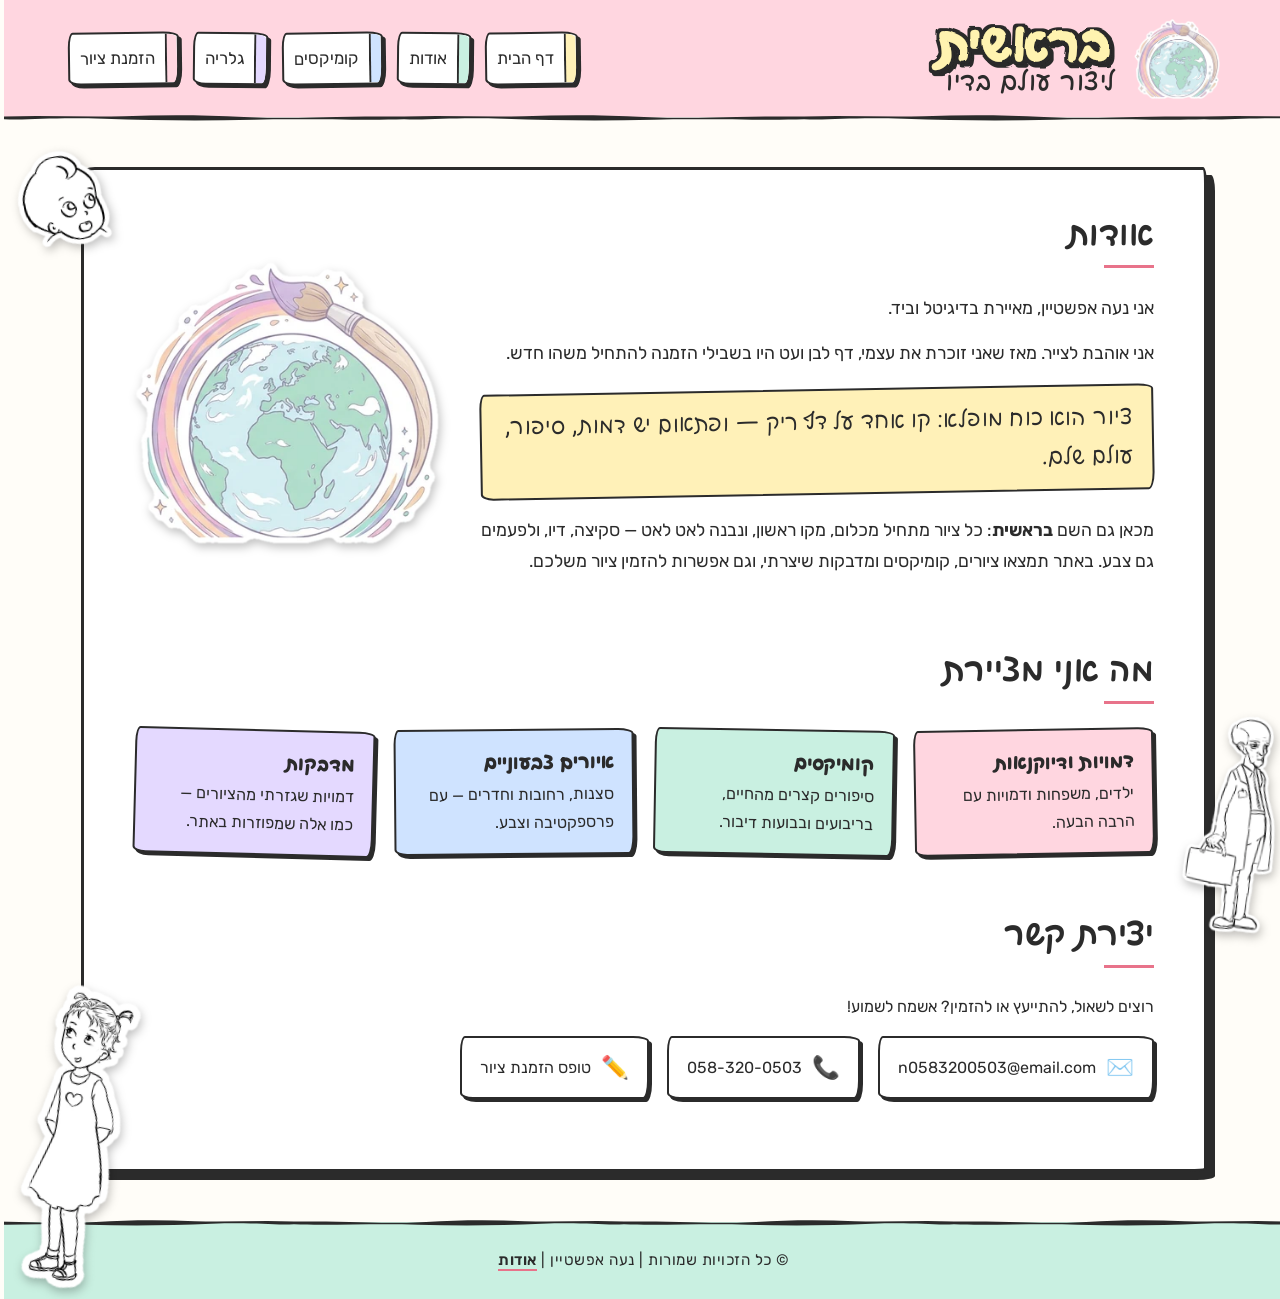
==== commit 908db7d5: "Semantic HTML, accessibility and SEO fixes - Header: logo, site name and slogan are one link to the " ====
--- a/pages/about.html
+++ b/pages/about.html
@@ -10,6 +10,9 @@
     <!-- viewport: בטלפון הדף מוצג ברוחב המסך האמיתי. בלי זה ה-media queries לא יעבדו בטלפון -->
     <meta name="viewport" content="width=device-width, initial-scale=1.0">
     <title>אודות | בראשית</title>
+
+    <!-- description: תיאור הדף שגוגל מציג בתוצאות החיפוש, מתחת לקישור -->
+    <meta name="description" content="נעה אפשטיין, מאיירת בדיגיטל וביד: מי אני, מה אני מציירת (דמויות, דיוקנאות, קומיקסים ומדבקות) ואיך יוצרים קשר.">
 
     <!-- favicon: האייקון בלשונית. הדף נמצא בתיקיית pages, ולכן עולים תיקייה אחת למעלה עם ../ -->
     <link rel="icon" href="../favicon.ico">
@@ -52,21 +55,27 @@
          class="sticker deco deco-1": אפשר לתת לאלמנט כמה מחלקות, מופרדות ברווח:
          sticker - הצל של המדבקה, deco - מדבקה מפוזרת, deco-1/2/3 - המיקום והזווית של כל אחת.
          alt="": תמונות קישוט בלבד, ולכן קורא מסך ידלג עליהן -->
-    <img src="../assets/images/stickers/baby-face.webp" alt="" class="sticker deco deco-1">
-    <img src="../assets/images/stickers/professor.webp" alt="" class="sticker deco deco-2">
-    <img src="../assets/images/stickers/family-toddler.webp" alt="" class="sticker deco deco-3">
+    <img src="../assets/images/stickers/baby-face.webp" alt="" class="sticker deco deco-1" width="273" height="300">
+    <img src="../assets/images/stickers/professor.webp" alt="" class="sticker deco deco-2" width="213" height="520">
+    <img src="../assets/images/stickers/family-toddler.webp" alt="" class="sticker deco deco-3" width="154" height="520">
 
     <!-- ===== header: הכותרת הראשית, זהה בכל הדפים =====
          ב-CSS היא flex בשורה: לוגו, שם האתר ותפריט זה לצד זה -->
     <header>
-        <!-- הלוגו הוא קישור לדף הבית, כמו שההנחיות דורשות -->
-        <a href="../index.html"><img src="../assets/images/logo.webp" alt="לוגו בראשית" class="logo"></a>
+        <!-- הלוגו, שם האתר והסלוגן עטופים יחד בקישור אחד לדף הבית (a.brand-link),
+             כך שלחיצה בכל מקום על האזור הזה מובילה לדף הבית.
+             alt="" בלוגו: לקישור כבר יש טקסט (שם האתר והסלוגן), ולכן אין צורך לחזור עליו -->
+        <a href="../index.html" class="brand-link">
+            <img src="../assets/images/logo.webp" alt="" class="logo" width="360" height="333">
 
-        <!-- שם האתר והסלוגן, מקובצים יחד ב-div -->
-        <div class="brand">
-            <h1>בראשית</h1>
-            <p class="slogan">ליצור עולם בדיו</p>
-        </div>
+            <!-- שם האתר והסלוגן, מקובצים יחד ב-div.
+                 שם האתר הוא p ולא h1: ה-h1 של הדף הזה הוא כותרת הדף בתוך main,
+                 כי היא אומרת על מה הדף (גוגל וקוראי מסך נעזרים בה) -->
+            <div class="brand">
+                <p class="site-name">בראשית</p>
+                <p class="slogan">ליצור עולם בדיו</p>
+            </div>
+        </a>
 
         <!-- nav: תפריט הניווט. רשימה (ul) של קישורים (li > a).
              הדפים האחרים נמצאים באותה תיקייה (pages), ולכן מספיק לכתוב את שם הקובץ.
@@ -93,51 +102,57 @@
             <section class="intro">
                 <!-- div שמקבץ את כל הטקסט, כדי שיהיה פריט flex אחד מול הלוגו -->
                 <div class="intro-text">
-                    <h2>אודות</h2>
+                    <h1>אודות</h1>
                     <p>אני נעה אפשטיין, מאיירת בדיגיטל וביד. </p>
                     <p>אני אוהבת לצייר. מאז שאני זוכרת את עצמי, דף לבן ועט היו בשבילי הזמנה להתחיל משהו חדש.</p>
-                    <!-- blockquote: תגית לציטוט. כאן היא מדגישה את המשפט המרכזי -->
-                    <blockquote>ציור הוא כוח מופלא: קו אחד על דף ריק — ופתאום יש דמות, סיפור, עולם שלם.</blockquote>
+                    <!-- המשפט המרכזי, מעוצב כמו פתק בכתב יד (class="highlight" ב-about.css).
+                         זו פסקה רגילה (p) ולא blockquote, כי blockquote מיועד לציטוט ממקור אחר,
+                         וכאן זה משפט שלי. את המראה המיוחד נותן ה-CSS, לא התגית -->
+                    <p class="highlight">ציור הוא כוח מופלא: קו אחד על דף ריק — ופתאום יש דמות, סיפור, עולם שלם.</p>
                     <!-- strong: הדגשה עם משמעות (מילה חשובה). הדפדפן מציג אותה מודגשת -->
                     <p>מכאן גם השם <strong>בראשית</strong>: כל ציור מתחיל מכלום, מקו ראשון, ונבנה לאט לאט — סקיצה, דיו, ולפעמים גם צבע. באתר תמצאו ציורים, קומיקסים ומדבקות שיצרתי, וגם אפשרות להזמין ציור משלכם.</p>
                 </div>
-                <img src="../assets/images/logo.webp" alt="הלוגו של בראשית: גלובוס שמכחול מצייר" class="sticker intro-logo">
+                <img src="../assets/images/logo.webp" alt="הלוגו של בראשית: גלובוס שמכחול מצייר" class="sticker intro-logo" width="360" height="333">
             </section>
 
             <!-- רשימה לא ממוספרת (ul). כל li מעוצב ב-CSS כפתק צבעוני,
                  והרשימה כולה היא flex עם גלישה, כך שהפתקים מסתדרים בשורות.
-                 בתוך כל פריט: strong לכותרת הפתק, ואחריה טקסט רגיל -->
+                 בתוך כל פריט: h3 לכותרת הפתק (כותרת משנה של "מה אני מציירת"), ואחריה פסקה -->
             <section>
                 <h2>מה אני מציירת</h2>
                 <ul class="what-list">
-                    <li><strong>דמויות ודיוקנאות</strong>ילדים, משפחות ודמויות עם הרבה הבעה.</li>
-                    <li><strong>קומיקסים</strong>סיפורים קצרים מהחיים, בריבועים ובבועות דיבור.</li>
-                    <li><strong>איורים צבעוניים</strong>סצנות, רחובות וחדרים — עם פרספקטיבה וצבע.</li>
-                    <li><strong>מדבקות</strong>דמויות שגזרתי מהציורים — כמו אלה שמפוזרות באתר.</li>
+                    <li><h3>דמויות ודיוקנאות</h3><p>ילדים, משפחות ודמויות עם הרבה הבעה.</p></li>
+                    <li><h3>קומיקסים</h3><p>סיפורים קצרים מהחיים, בריבועים ובבועות דיבור.</p></li>
+                    <li><h3>איורים צבעוניים</h3><p>סצנות, רחובות וחדרים — עם פרספקטיבה וצבע.</p></li>
+                    <li><h3>מדבקות</h3><p>דמויות שגזרתי מהציורים — כמו אלה שמפוזרות באתר.</p></li>
                 </ul>
             </section>
 
             <section>
                 <h2>יצירת קשר</h2>
                 <p>רוצים לשאול, להתייעץ או להזמין? אשמח לשמוע!</p>
-                <!-- קישורים מיוחדים (נושא הלמידה העצמית):
+                <!-- address: תגית סמנטית לפרטי הקשר של בעלת האתר (לא לכתובת דואר דווקא).
+                     קישורים מיוחדים (נושא הלמידה העצמית):
                      mailto: - פותח את תוכנת המייל עם הודעה חדשה לכתובת הזו
                      tel:    - בטלפון פותח את החייגן עם המספר (בלי מקפים ב-href)
                      הקישור השלישי הוא קישור רגיל לדף אחר באתר.
-                     span.icon: עוטף את הסמל, כדי שיהיה אפשר לעצב אותו בנפרד מהטקסט -->
-                <ul class="contact-list">
-                    <li><a href="mailto:n0583200503@email.com"><span class="icon">✉️</span> n0583200503@email.com</a></li>
-                    <li><a href="tel:0583200503"><span class="icon">📞</span> 058-320-0503</a></li>
-                    <li><a href="order.html"><span class="icon">✏️</span> טופס הזמנת ציור</a></li>
-                </ul>
+                     span.icon: עוטף את הסמל, כדי שיהיה אפשר לעצב אותו בנפרד מהטקסט.
+                     aria-hidden="true": קורא מסך מדלג על הסמל (אחרת היה מקריא "מעטפה", "שפופרת טלפון") -->
+                <address>
+                    <ul class="contact-list">
+                        <li><a href="mailto:n0583200503@email.com"><span class="icon" aria-hidden="true">✉️</span> n0583200503@email.com</a></li>
+                        <li><a href="tel:0583200503"><span class="icon" aria-hidden="true">📞</span> 058-320-0503</a></li>
+                        <li><a href="order.html"><span class="icon" aria-hidden="true">✏️</span> טופס הזמנת ציור</a></li>
+                    </ul>
+                </address>
             </section>
         </main>
     </div>
 
     <!-- ===== footer: הכותרת התחתונה, זהה בכל הדפים =====
-         &copy; מציג את הסימן ©. זכויות שמורות + קישור לדף האודות, כמו בהנחיות -->
+         הסימן © כתוב ישירות (הקובץ ב-UTF-8). זכויות שמורות + קישור לדף האודות, כמו בהנחיות -->
     <footer>
-        <p>&copy; כל הזכויות שמורות | <a href="about.html">אודות</a></p>
+        <p>© כל הזכויות שמורות | נעה אפשטיין | <a href="about.html">אודות</a></p>
     </footer>
 </body>
 </html>
--- a/css/style.css
+++ b/css/style.css
@@ -58,6 +58,16 @@
     margin: 0;
     padding: 0;
     box-sizing: border-box;
+}
+
+/* תמונות: ב-HTML לכל img יש width ו-height (הגודל האמיתי של הקובץ בפיקסלים).
+   הדפדפן לומד מהם את היחס בין הרוחב לגובה עוד לפני שהתמונה נטענה, ושומר לה מקום,
+   כך שהדף לא "קופץ" כשהתמונות מגיעות (גוגל מודד את הקפיצות האלה - CLS).
+   width: auto ו-height: auto - הגודל על המסך נקבע כרגיל לפי ה-CSS (max-width, width באחוזים וכו'),
+   ולא לפי המספרים שב-HTML. כלל עם class (למשל .logo או .deco) דורס את הכלל הזה */
+img {
+    width: auto;
+    height: auto;
 }
 
 /* body: ההגדרות הבסיסיות של כל הטקסט בדף. אלמנטים בתוכו "יורשים" את הגופן והצבע */
@@ -86,8 +96,11 @@
     line-height: 1.2;
 }
 
-/* כותרת משנה עם קו קצר בצבע ההדגשה מתחתיה */
-h2 {
+/* כותרת משנה עם קו קצר בצבע ההדגשה מתחתיה.
+   main h1 - כותרת הדף בתוך main (בכל הדפים חוץ מדף הבית) נראית בדיוק כמו h2:
+   היא h1 כי היא הכותרת החשובה בדף, אבל המראה נקבע כאן ב-CSS, לא לפי התגית */
+h2,
+main h1 {
     font-size: 2.1rem;
     margin-bottom: 25px;
 }
@@ -95,7 +108,8 @@
 /* ::after - פסאודו-אלמנט: "אלמנט מדומה" שנוצר רק ב-CSS, אחרי התוכן של h2.
    content: "" חובה כדי שהוא יופיע (כאן ריק, כי רוצים רק קו).
    display: block - כדי שיהיה בשורה משלו ויקבל רוחב וגובה */
-h2::after {
+h2::after,
+main h1::after {
     content: "";
     display: block;
     width: 50px;
@@ -150,9 +164,22 @@
     background-repeat: repeat-x;
 }
 
+/* הקישור לדף הבית: הלוגו, שם האתר והסלוגן יחד.
+   flex בשורה: הלוגו ליד שם האתר, ממורכזים לגובה.
+   text-decoration: none - בלי קו תחתון של קישור. color: inherit - בלי צבע של קישור */
+.brand-link {
+    display: flex;
+    align-items: center;
+    gap: 18px;
+    color: inherit;
+    text-decoration: none;
+}
+
 /* שם האתר: אותיות בצהוב בהיר עם קו דיו "חי" מסביב.
-   header h1 - סלקטור צאצא: רק h1 שנמצא בתוך header */
-header h1 {
+   בדף הבית הוא h1, ובשאר הדפים p - ולכן העיצוב לפי class="site-name", ולא לפי התגית.
+   margin: 0 - מבטל את הרווח שיש ל-p מתחתיו */
+.site-name {
+    margin: 0;
     font-family: var(--font-hand);
     font-weight: 800;
     font-size: 3.2rem;
@@ -190,8 +217,10 @@
     transition: transform 0.4s;
 }
 
-/* :hover - כשהעכבר מעל הלוגו, הוא מסתובב קצת (rotate במעלות, מינוס = נגד כיוון השעון) */
-.logo:hover {
+/* :hover - כשהעכבר מעל הקישור (הלוגו, שם האתר או הסלוגן), הלוגו מסתובב קצת
+   (rotate במעלות, מינוס = נגד כיוון השעון).
+   .brand-link:hover .logo - הלוגו שבתוך קישור שהעכבר נמצא מעליו */
+.brand-link:hover .logo {
     transform: rotate(-6deg);
 }
 
@@ -409,7 +438,7 @@
     margin-top: 25px;
 }
 
-/* כרטיס אחד: תמונה, שם, שורת תיאור וקישור — זה מתחת לזה.
+/* כרטיס אחד: תמונה, שם ושורת תיאור — זה מתחת לזה.
    הכרטיס הוא גם פריט בתוך הרשת (flex: 1 1 210px), וגם מכל flex בעצמו (בעמודה).
    flex: 1 1 210px הוא קיצור של שלוש תכונות:
      flex-grow: 1   - מותר לו לגדול כדי למלא מקום פנוי בשורה
@@ -472,14 +501,19 @@
     object-fit: contain;
 }
 
-/* שם המוצר עם "מרקר" צהוב:
+/* שם המוצר (h2) עם "מרקר" צהוב:
    linear-gradient - מעבר צבעים. כאן הוא חד: עד 55% מהגובה שקוף, ומשם צהוב,
    כך שרק החצי התחתון של הטקסט צבוע - כמו סימון במרקר */
-.product h3 {
+.product h2 {
     margin-bottom: 4px;
     padding: 0 12px;
     font-size: 1.2rem;
     background: linear-gradient(transparent 55%, var(--yellow) 55%);   /* "מרקר" עדין */
+}
+
+/* שם המוצר הוא h2, אבל בלי הקו הקצר ש-h2 מקבל למעלה */
+.product h2::after {
+    display: none;
 }
 
 /* שורת התיאור: קטנה ובאפור */
@@ -487,18 +521,6 @@
     margin-bottom: 8px;
     font-size: 0.9rem;
     color: #6b665e;
-}
-
-/* הקישור לטופס ההזמנה: קו תחתון ורוד במקום הקו הרגיל */
-.product-link {
-    font-size: 0.95rem;
-    font-weight: 500;
-    text-decoration: none;
-    border-bottom: 2px solid var(--pink);
-}
-
-.product-link:hover {
-    border-bottom-color: var(--accent);
 }
 
 /* ----- תצוגה בתוך האתר (lightbox) — CSS בלבד, בעזרת :target ----- */
@@ -626,7 +648,7 @@
 
 /* מסך בינוני (טאבלט): עד 1000 פיקסלים */
 @media (max-width: 1000px) {
-    header h1 {
+    .site-name {
         font-size: 2.7rem;
     }
 
@@ -643,11 +665,15 @@
         gap: 12px;
     }
 
+    .brand-link {
+        gap: 12px;
+    }
+
     .logo {
         height: 60px;
     }
 
-    header h1 {
+    .site-name {
         font-size: 2.2rem;
     }
 
@@ -688,7 +714,8 @@
         box-shadow: var(--shadow);
     }
 
-    h2 {
+    h2,
+    main h1 {
         font-size: 1.7rem;
     }
 
--- a/css/about.css
+++ b/css/about.css
@@ -19,10 +19,11 @@
     font-size: 1.1rem;
 }
 
-/* משפט מודגש בסגנון "ציטוט" בכתב יד.
-   .intro blockquote - רק blockquote שנמצא בתוך .intro */
-.intro blockquote {
-    margin: 20px 0;          /* למעלה ולמטה 20, בצדדים 0 (מבטל את ההזחה של ציטוט) */
+/* המשפט המרכזי, מעוצב כמו פתק בכתב יד.
+   .intro .highlight - רק אלמנט עם class="highlight" שנמצא בתוך .intro */
+.intro .highlight {
+    max-width: none;         /* מבטל את הגבלת הרוחב של p (65ch), כדי שהפתק יתפוס את כל השורה */
+    margin: 20px 0;          /* למעלה ולמטה 20, בצדדים 0 */
     padding: 12px 20px;
     font-family: var(--font-hand);
     font-size: 1.4rem;
@@ -65,14 +66,25 @@
 .what-list li:nth-child(3) { background-color: var(--blue);     rotate: -0.5deg; }
 .what-list li:nth-child(4) { background-color: var(--lavender); rotate: 1.5deg; }
 
-/* כותרת הפתק (strong). display: block שם אותה בשורה משלה, מעל הטקסט */
-.what-list strong {
-    display: block;
-    font-family: var(--font-hand);
+/* כותרת הפתק (h3). הגופן מגיע מהכלל המשותף h1, h2, h3 ב-style.css */
+.what-list h3 {
     font-size: 1.2rem;
+    font-weight: 800;
+    line-height: 1.75;
+    margin-bottom: 0;
+}
+
+/* הטקסט בפתק: בלי רווח מתחת (הפתק עצמו נותן ריווח) */
+.what-list p {
+    margin-bottom: 0;
 }
 
 /* ----- פרטי קשר ----- */
+/* address מוצג בדפדפן בכתב נטוי כברירת מחדל. font-style: normal מחזיר כתב רגיל */
+address {
+    font-style: normal;
+}
+
 /* שלושת הקישורים (מייל, טלפון, טופס) בשורה, עם גלישה */
 .contact-list {
     list-style: none;
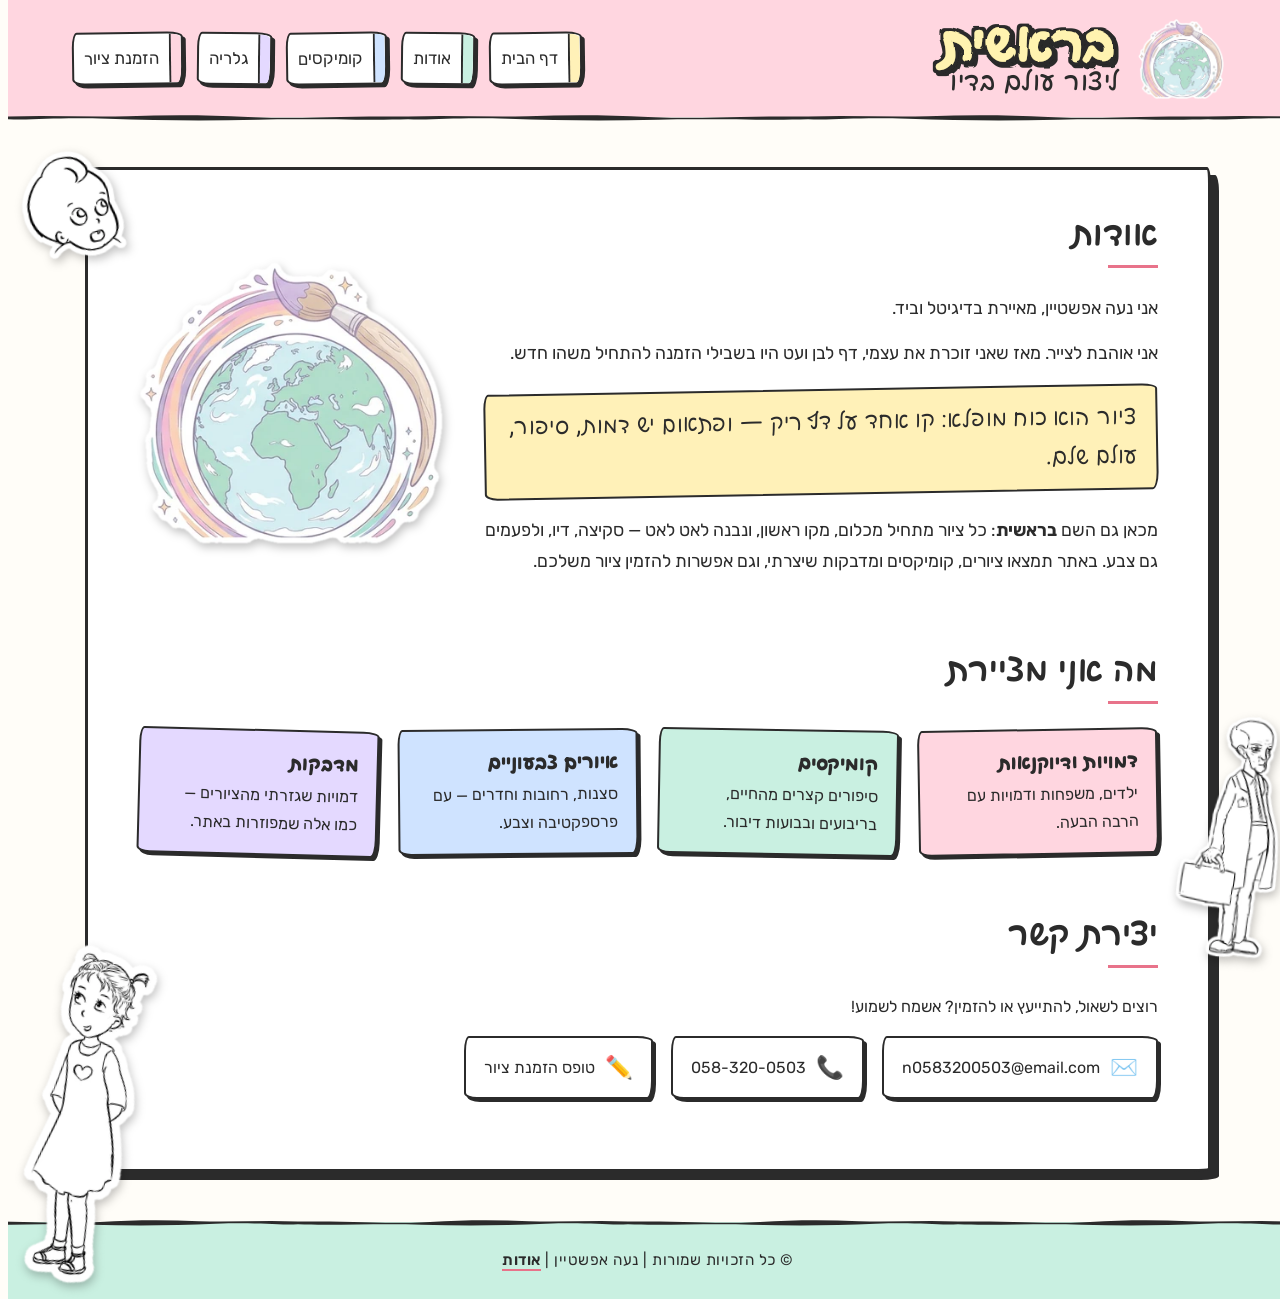
==== commit 6005692b: "Polish logo hover, sticker sizes and page comments Visual tweaks: - Logo: rotate quickly on hover (0" ====
--- a/pages/about.html
+++ b/pages/about.html
@@ -9,7 +9,7 @@
 
     <!-- viewport: בטלפון הדף מוצג ברוחב המסך האמיתי. בלי זה ה-media queries לא יעבדו בטלפון -->
     <meta name="viewport" content="width=device-width, initial-scale=1.0">
-    <title>אודות | בראשית</title>
+    <title>אודות נעה אפשטיין, מאיירת | בראשית</title>
 
     <!-- description: תיאור הדף שגוגל מציג בתוצאות החיפוש, מתחת לקישור -->
     <meta name="description" content="נעה אפשטיין, מאיירת בדיגיטל וביד: מי אני, מה אני מציירת (דמויות, דיוקנאות, קומיקסים ומדבקות) ואיך יוצרים קשר.">
@@ -112,7 +112,7 @@
                     <!-- strong: הדגשה עם משמעות (מילה חשובה). הדפדפן מציג אותה מודגשת -->
                     <p>מכאן גם השם <strong>בראשית</strong>: כל ציור מתחיל מכלום, מקו ראשון, ונבנה לאט לאט — סקיצה, דיו, ולפעמים גם צבע. באתר תמצאו ציורים, קומיקסים ומדבקות שיצרתי, וגם אפשרות להזמין ציור משלכם.</p>
                 </div>
-                <img src="../assets/images/logo.webp" alt="הלוגו של בראשית: גלובוס שמכחול מצייר" class="sticker intro-logo" width="360" height="333">
+                <img src="../assets/images/logo.webp" alt="הלוגו של בראשית: מכחול מצייר גלובוס " class="sticker intro-logo" width="360" height="333">
             </section>
 
             <!-- רשימה לא ממוספרת (ul). כל li מעוצב ב-CSS כפתק צבעוני,
--- a/css/style.css
+++ b/css/style.css
@@ -50,7 +50,7 @@
     --brush: url("data:image/svg+xml,%3Csvg xmlns='http://www.w3.org/2000/svg' width='400' height='10' viewBox='0 0 400 10' preserveAspectRatio='none'%3E%3Cpath d='M0 4 C40 2 80 5 120 3.5 S200 2 240 4.5 S330 3 400 4 L400 7 C360 8.5 300 6 250 7.5 S150 8.5 100 6.5 S30 8 0 7 Z' fill='%232b2b2b'/%3E%3C/svg%3E");
 }
 
-/* * = כל האלמנטים בדף.
+/* * = כל האלמנטים בדף. 
    margin ו-padding מאופסים, כי לכל דפדפן יש ברירות מחדל קצת שונות.
    box-sizing: border-box - הרוחב (width) כולל את ה-padding והמסגרת,
    כך ש-width: 100% באמת נכנס ברוחב ולא בולט החוצה */
@@ -209,19 +209,26 @@
     width: 0;
     height: 0;
 }
-
-/* הלוגו. transition - כשמשהו משתנה (כאן transform), השינוי קורה בהדרגה במשך 0.4 שניות */
+/* הלוגו.
+   height: 80px - מקטין את הלוגו לגובה 80 פיקסלים. הרוחב מתעדכן לבד באותו יחס (width: auto מהכלל של img).
+   display: block - תמונה היא inline כברירת מחדל, ולכן נשאר מתחתיה רווח קטן (כמו מקום לזנב של ק או ף).
+   block מבטל את הרווח הזה.
+   transition - כשמשהו משתנה (כאן transform), השינוי קורה בהדרגה ולא בבת אחת.
+   ה-transition שכתוב כאן (0.4 שניות) קובע את מהירות החזרה למצב הרגיל, כשהעכבר יוצא */
 .logo {
     height: 80px;
     display: block;
-    transition: transform 0.4s;
+    transition: transform 0.4s;   /* חזרה איטית (כשהעכבר יוצא) */
 }
 
 /* :hover - כשהעכבר מעל הקישור (הלוגו, שם האתר או הסלוגן), הלוגו מסתובב קצת
    (rotate במעלות, מינוס = נגד כיוון השעון).
    .brand-link:hover .logo - הלוגו שבתוך קישור שהעכבר נמצא מעליו */
+/* transition נוסף כאן, במצב ה-hover: הדפדפן משתמש ב-transition של המצב שאליו עוברים,
+   ולכן כשהעכבר נכנס הסיבוב מהיר (0.1 שניות), וכשהוא יוצא - החזרה איטית (0.4 שניות, מ-.logo) */
 .brand-link:hover .logo {
     transform: rotate(-6deg);
+    transition: transform 0.1s;   /* סיבוב מהיר (כשהעכבר נכנס) */
 }
 
 /* ----- העוטף של התוכן המרכזי ----- */
@@ -418,14 +425,14 @@
 .deco {
     position: absolute;
     width: 7%;
-    min-width: 60px;
+    min-width: 100px;
     z-index: 30;
 }
 
 /* המיקום של כל מדבקה: top/bottom - מרחק מלמעלה/מלמטה, left/right - מרחק מהצד */
 .deco-1 { top: 150px;  left: 1%;  rotate: -10deg; }   /* פינה שמאלית עליונה של הדף */
 .deco-2 { top: 55%;    right: 0.5%; rotate: 7deg;  }   /* בצד ימין, באמצע הדף */
-.deco-3 { bottom: 10px; left: 2%; rotate: 12deg;  }   /* למטה, "מודבקת" על הכותרת התחתונה */
+.deco-3 { bottom: 15px; left: 2%; rotate: 12deg;  }   /* למטה, "מודבקת" על הכותרת התחתונה */
 
 /* ----- כרטיסי מוצר: אותו עיצוב בדף הגלריה ובדף הקומיקסים ----- */
 /* הרשת: כרטיסים בשורה, וכרטיס שלא נכנס יורד לשורה הבאה.
@@ -627,9 +634,13 @@
 .lb-x    { top: 18px; left: 18px; background-color: var(--pink); }
 .lb-prev { right: 12px; top: 50%; margin-top: -25px; }
 .lb-next { left: 12px;  top: 50%; margin-top: -25px; }
-
-/* החצים מצוירים ב-CSS (ולא כתו טקסט), כדי שהדפדפן לא "יהפוך" אותם בדף מימין לשמאל:
-   ריבוע קטן עם שני קווים (למעלה ומשמאל), מסובב כך שהפינה מצביעה החוצה */
+/* החצים מצוירים ב-CSS (ולא כתו טקסט): תווים כמו ‹ › מתהפכים בדף מימין לשמאל,
+   ובנוסף חץ מצויר נראה אותו דבר בכל גופן, באותו עובי וצבע כמו שאר האתר.
+   ::before - אלמנט "וירטואלי" בתוך הקישור, לפני התוכן שלו. content: "" חובה, אחרת הוא לא נוצר.
+   width ו-height עובדים עליו כי ההורה (הכפתור) הוא flex, וכל ילד של flex הוא פריט שאפשר לקבוע לו מידות.
+   הצורה: ריבוע קטן עם שני קווים (למעלה ומשמאל) נראה כמו פינה ⌜, ומסובב כך שהפינה מצביעה החוצה.
+   margin של 6px - תיקון לעין: אחרי הסיבוב הקווים נמצאים בצד החוד, והחץ נראה מוזז.
+   ה-margin דוחף אותו קצת לכיוון ההפוך, כדי שייראה באמצע העיגול */
 .lb-prev::before,
 .lb-next::before {
     content: "";
